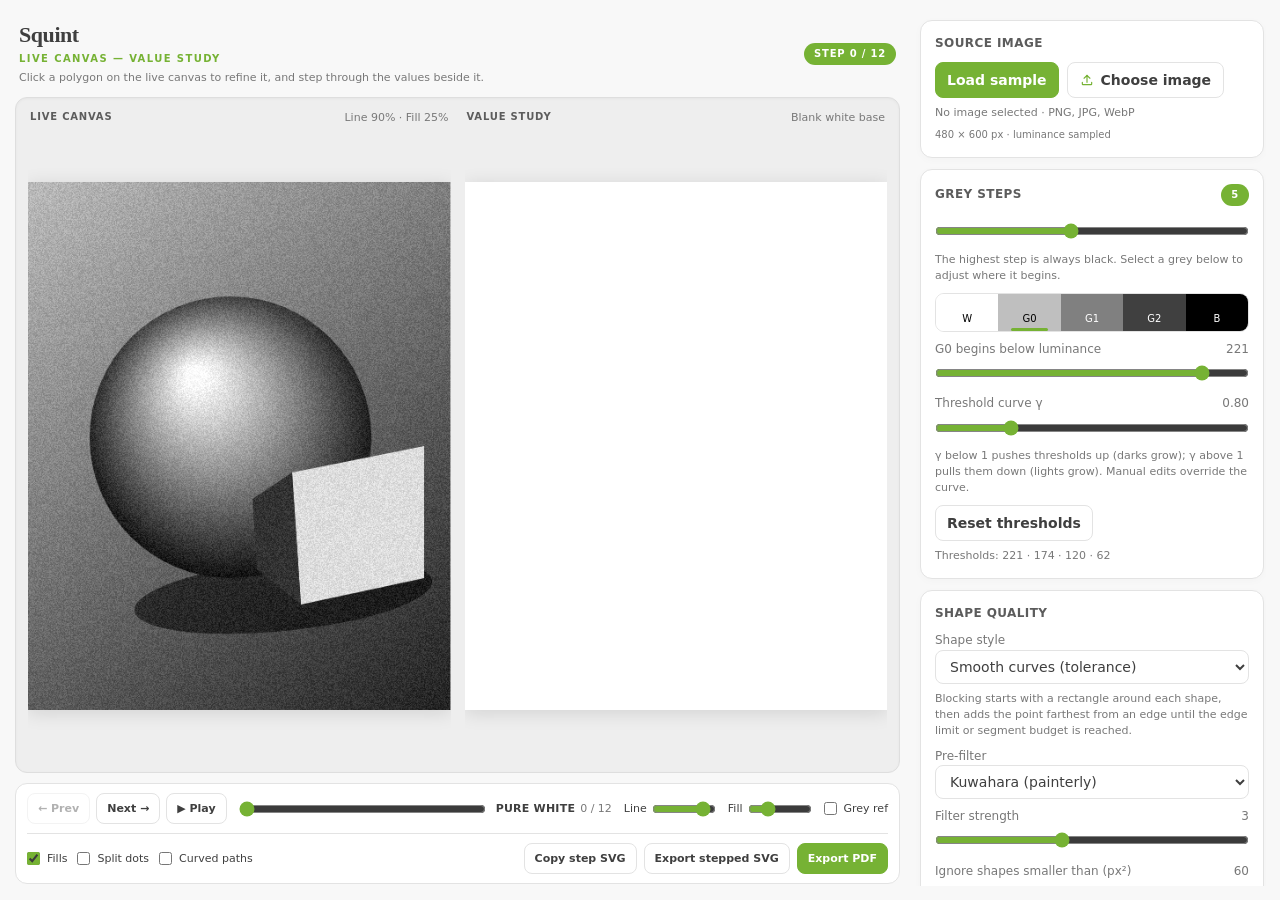
==== index.html @ aed0464d "Refine the selected shape instead of the current level Refine current shape re-refines only the poly" ====
<!DOCTYPE html>
<html lang="en">
<head>
<meta charset="utf-8">
<meta name="viewport" content="width=device-width, initial-scale=1, viewport-fit=cover">
<title>Squint — Value Study</title>
<meta name="description" content="Squint turns a photo into a progressive greyscale value study, then refines each blocking polygon to the fewest edges that keep the likeness.">
<link rel="icon" href="data:image/svg+xml,%3Csvg xmlns='http://www.w3.org/2000/svg' viewBox='0 0 32 32'%3E%3Crect width='32' height='32' rx='7' fill='%2376b234'/%3E%3Ccircle cx='16' cy='16' r='7' fill='%23fff'/%3E%3C/svg%3E">
<link rel="stylesheet" href="assets/css/main.css">
</head>
<body>
<div class="app">
 <main class="workspace">
  <header class="workspace-head">
   <div class="workspace-title">
    <h2>Squint</h2>
    <span class="eyebrow">Live canvas — Value study</span>
    <p>Click a polygon on the live canvas to refine it, and step through the values beside it.</p>
   </div>
   <div class="head-actions"><span class="pill" id="vPass">STEP 0 / 12</span></div>
  </header>

  <!-- Live canvas + value study, side by side -->
  <div class="study-stage">
   <div class="study-pane">
    <div class="pane-head"><span>Live canvas</span><span class="pane-sub" id="liveBadge">Line 90% · Fill 25%</span></div>
    <div class="pane-box" id="livePane"></div>
   </div>
   <div class="study-pane">
    <div class="pane-head"><span>Value study</span><span class="pane-sub" id="stepStageSub">Blank white base</span></div>
    <div class="pane-box" id="studyPane"></div>
   </div>
  </div>

  <!-- Polygon editor (blocking polygons only) -->
  <section class="selected-tools" id="selectedTools" style="display:none">
   <div class="selected-copy"><span class="eyebrow">POLYGON EDITOR</span><strong>Selected polygon</strong><div class="note" id="selTxt">Click a shape on the live canvas to edit its edges.</div><div class="note">Use ±10 or type a new limit up to 1,000. The available contour detail sets the practical maximum.</div></div>
   <div class="edge-tools"><span class="edge-label">Edge limit</span><button id="sMinus10" title="Reduce the edge limit by 10">−10</button><button id="sMinus" title="Reduce the edge limit by 1">−1</button><input id="shapeSides" type="number" min="4" max="1000" step="1" value="7" aria-label="Selected polygon edge limit"><button id="sPlus" title="Increase the edge limit by 1">+1</button><button id="sPlus10" title="Increase the edge limit by 10">+10</button></div>
   <div class="selected-actions"><button id="sReset">Reset selected polygon</button><button id="sClear">Clear all custom limits</button></div>
  </section>

  <!-- Shared step bar -->
  <section class="workbar">
   <div class="workbar-main">
    <div class="step-nav">
     <button id="studyPrev" title="Previous step (Left Arrow)" disabled>← Prev</button>
     <button id="studyNext" title="Next step (Right Arrow)">Next →</button>
     <button id="play" title="Play through the value steps">▶ Play</button>
    </div>
    <div class="step-scrubber">
     <input type="range" id="studySlider" min="0" max="12" value="0" aria-label="Progressive value step">
     <div class="step-info"><strong id="studyStepTitle">PURE WHITE</strong><span id="studyStepCount">0 / 12</span></div>
    </div>
    <div class="workbar-opts">
     <label class="opacity-ctrl" title="Reference contour opacity (0 hides it)"><span>Line</span><input type="range" id="lineOpacity" min="0" max="1" step="0.05" value="0.9"></label>
     <label class="opacity-ctrl" title="Value fill opacity on the live canvas"><span>Fill</span><input type="range" id="fillOpacity" min="0" max="1" step="0.05" value="0.25"></label>
     <label class="chk" title="Show the reference image in greyscale"><input type="checkbox" id="studyGray">Grey ref</label>
    </div>
   </div>
   <div class="workbar-sub">
    <div class="view-toggles">
     <label class="chk" title="Show value fills on the live canvas"><input type="checkbox" id="fills" checked>Fills</label>
     <label class="chk" title="Show polygon vertices for the current level"><input type="checkbox" id="dots">Split dots</label>
     <label class="chk" title="Render shapes as smooth curves instead of straight polygon edges"><input type="checkbox" id="curves">Curved paths</label>
    </div>
    <div class="export-group">
     <button id="copy" class="copy-btn" title="Copy the current value-study step as SVG">Copy step SVG</button>
     <button id="exportSteps" class="copy-btn" title="Download a self-contained SVG with its own step controls">Export stepped SVG</button>
     <button id="exportPdf" class="copy-btn pri" title="Download a landscape PDF, one page per step">Export PDF</button>
    </div>
   </div>
  </section>

  <textarea id="code" readonly aria-label="SVG source code"></textarea>
 </main>

 <aside class="sidebar">
  <div class="card"><h2>Source image</h2>
   <div class="row source-row">
    <button id="sample" class="pri">Load sample</button>
    <label class="file-btn" title="Choose an image from your computer">
     <svg viewBox="0 0 24 24" width="14" height="14" fill="none" stroke="currentColor" stroke-width="2" stroke-linecap="round" stroke-linejoin="round" aria-hidden="true"><path d="M12 16V4"/><path d="m7 9 5-5 5 5"/><path d="M4 16v3a1 1 0 0 0 1 1h14a1 1 0 0 0 1-1v-3"/></svg>
     <span>Choose image</span>
     <input type="file" id="file" accept="image/*">
    </label>
   </div>
   <div class="note" id="fileName">No image selected · PNG, JPG, WebP</div>
   <div class="note" id="dim"></div></div>

  <div class="card"><h2>Grey steps <span class="pill" id="vSteps"></span></h2>
   <input type="range" id="steps" min="2" max="9" value="5">
   <div class="note">The highest step is always black. Select a grey below to adjust where it begins.</div>
   <div class="chips" id="chips"></div>
   <label><span id="edLbl">Threshold</span><span id="edVal"></span></label>
   <input type="range" id="ed" min="1" max="254">
   <label><span>Threshold curve γ</span><span id="vG"></span></label>
   <input type="range" id="gamma" min="0.3" max="2.5" step="0.05" value="0.8">
   <div class="note">γ below 1 pushes thresholds up (darks grow); γ above 1 pulls them down (lights grow). Manual edits override the curve.</div>
   <div class="row"><button id="auto">Reset thresholds</button></div>
   <div class="note" id="thrTxt"></div></div>

  <div class="card"><h2>Shape quality</h2>
   <label><span>Shape style</span></label>
   <select id="mode"><option value="curve">Smooth curves (tolerance)</option><option value="poly">Blocking polygons (split worst edge)</option></select>
   <select id="ptype" style="margin-top:7px;display:none"><option value="in">Inscribed (vertices on the shape)</option><option value="out" selected>Containing (edges outside the shape)</option></select>
   <div class="poly-default" id="poly-default" style="display:none"><label><span>Default edge limit per shape</span><span id="vMs">250</span></label><input type="range" id="maxs" min="4" max="250" value="250">
    <div class="note">Every polygon starts at this limit. Refine all levels resets it to 4 edges so each shape grows only as far as it needs to.</div></div>
   <div class="note">Blocking starts with a rectangle around each shape, then adds the point farthest from an edge until the edge limit or segment budget is reached.</div>
   <label><span>Pre-filter</span></label>
   <select id="filt"><option value="kuwahara">Kuwahara (painterly)</option><option value="bilateral">Bilateral (edge-preserving)</option><option value="gauss">Gaussian</option><option value="none">None</option></select>
   <label><span>Filter strength</span><span id="vFr"></span></label><input type="range" id="fr" min="1" max="6" value="3">
   <label><span>Ignore shapes smaller than (px²)</span><span id="vMin"></span></label><input type="range" id="minA" min="0" max="600" value="60">
   <label><span>Contour smoothing</span><span id="vSm"></span></label><input type="range" id="smooth" min="0" max="8" step="0.5" value="2.5">
   <label><span>Total line-segment budget</span><span id="vSeg"></span></label><input type="range" id="seg" min="100" max="6000" step="50" value="1500">
   <div class="note" id="segUsed"></div></div>

  <div class="card"><h2>Auto-refine edges</h2>
   <label><span>Worst-point tolerance (px)</span><span id="vTol">3</span></label><input type="range" id="tol" min="0.5" max="10" step="0.5" value="3">
   <label><span>Edge steps, coarse to fine</span><input type="text" id="sched" value="5,3,1" aria-label="Edge step sizes" style="width:90px;text-align:center"></label>
   <div class="row"><button id="refPass" class="pri" disabled title="Refine only the polygon selected on the live canvas">Refine current shape</button><button id="refAll" title="Refine every shape on every level">Refine all levels</button></div>
   <div class="note" id="refTxt">Blocking polygons only. Refine all levels resets every shape to 4 edges, then adds edges (coarse steps first, then fine) until no contour point is farther than the tolerance from its polygon. Refine current shape does the same for the selected polygon alone, so you can refine all levels at a loose tolerance, then pick out individual shapes at a tighter one.</div>
  </div>
 </aside>

</div>
<script type="module" src="assets/js/app.js"></script>
</body>
</html>
---- assets/css/main.css ----
/* ------------------------------------------------------------------
   Squint — value study
   Palette: neutral greys with a single green accent, tuned one shade
   lighter than lichess' light theme.
   ------------------------------------------------------------------ */
:root{
  color-scheme:light;
  --bg:#f8f8f8;
  --panel:#ffffff;
  --panel-2:#f3f3f3;
  --ink:#3f3f3f;
  --mut:#787878;
  --line:#e3e3e3;
  --line-strong:#cfcfcf;
  --accent:#76b234;
  --accent-strong:#639a26;
  --accent-soft:#f1f7e8;
  --overlay:#3692e7;
  --stage:#eeeeee;
  --stage-line:#dedede;
  --shadow:0 12px 32px rgba(0,0,0,.06);
}
*,*::before,*::after{box-sizing:border-box}
html,body{margin:0;min-height:100%}
body{background:var(--bg);color:var(--ink);font:14px/1.45 Inter,ui-sans-serif,system-ui,-apple-system,"Segoe UI",Roboto,sans-serif;overflow:hidden}
button,select,input,textarea{font:inherit}
:where(button,input,select,textarea,label):focus-visible{outline:2px solid var(--accent);outline-offset:2px}

/* ---------- shell ---------- */
.app{display:grid;grid-template-columns:minmax(0,1fr) minmax(300px,350px);gap:16px;padding:14px;max-width:1720px;height:100dvh;margin:0 auto;overflow:hidden}
.sidebar{height:calc(100dvh - 28px);overflow-y:auto;overscroll-behavior:contain;padding:6px 2px 24px 4px;scrollbar-width:thin;scrollbar-color:#c9c9c9 transparent}
.sidebar::-webkit-scrollbar{width:8px}
.sidebar::-webkit-scrollbar-thumb{background:#c9c9c9;border:2px solid transparent;background-clip:padding-box;border-radius:12px}

.card{background:var(--panel);border:1px solid var(--line);border-radius:12px;padding:14px;margin-bottom:11px;box-shadow:0 2px 8px rgba(0,0,0,.025)}
.card h2{font-size:12px;letter-spacing:.035em;text-transform:uppercase;color:#5c5c5c;margin:0 0 10px;display:flex;justify-content:space-between;align-items:center;gap:8px}
.pill{background:var(--accent);color:#fff;border-radius:999px;padding:4px 10px;font-size:10px;font-weight:700;letter-spacing:.08em;white-space:nowrap}

/* ---------- controls ---------- */
label{display:flex;justify-content:space-between;gap:12px;font-size:12px;color:var(--mut);margin-top:9px}
input[type=range]{width:100%;accent-color:var(--accent);cursor:pointer;margin:7px 0 2px}
select,input[type=number],input[type=text]{color:var(--ink);background:var(--panel);border:1px solid var(--line);border-radius:8px;padding:7px 10px;min-height:34px}
select{width:100%;cursor:pointer}
button{color:var(--ink);background:var(--panel);border:1px solid var(--line);border-radius:8px;padding:7px 11px;min-height:34px;font-weight:600;cursor:pointer;transition:background .15s,border-color .15s,transform .15s,color .15s}
button:hover:not(:disabled){background:var(--panel-2);border-color:var(--line-strong)}
button:active:not(:disabled){transform:translateY(1px)}
button:disabled{opacity:.4;cursor:not-allowed}
button.pri{background:var(--accent);border-color:var(--accent);color:#fff}
button.pri:hover:not(:disabled){background:var(--accent-strong);border-color:var(--accent-strong);color:#fff}
.row{display:flex;gap:7px;flex-wrap:wrap;align-items:stretch;margin-top:9px}

/* file picker, styled like the standard buttons */
.source-row{gap:8px}
.file-btn{position:relative;display:inline-flex;align-items:center;justify-content:flex-start;margin:0;gap:7px;min-height:34px;padding:7px 12px;background:var(--panel);border:1px solid var(--line);border-radius:8px;font-size:14px;font-weight:600;color:var(--ink);cursor:pointer;white-space:nowrap;transition:background .15s,border-color .15s}
.file-btn:hover{background:var(--panel-2);border-color:var(--line-strong)}
.file-btn:focus-within{outline:2px solid var(--accent);outline-offset:2px}
.file-btn svg{color:var(--accent);flex:0 0 auto}
.file-btn input[type=file]{position:absolute;inset:0;width:100%;height:100%;opacity:0;cursor:pointer}

/* the source-image pair and the auto-refine pair share one exact height */
#sample,.source-row .file-btn,#refPass,#refAll{height:36px}
#fileName{word-break:break-all}
#dim{font-size:10px}

.chips{display:flex;border:1px solid var(--line);border-radius:9px;overflow:hidden;margin-top:9px}
.chip{flex:1;height:37px;font-size:10px;display:flex;align-items:flex-end;justify-content:center;padding-bottom:4px;cursor:pointer;position:relative;min-width:0}
.chip.sel::after{content:"";position:absolute;left:20%;right:20%;bottom:0;height:3px;background:var(--accent);border-radius:3px}
.chip.fix{cursor:default}
.chk{display:inline-flex;gap:7px;align-items:center;margin:0;font-size:11px;color:var(--ink);white-space:nowrap}
.chk input{accent-color:var(--accent);margin:0}
.note{font-size:11px;color:var(--mut);margin-top:7px;line-height:1.45}
.poly-default{margin-top:5px}

/* ---------- workspace ---------- */
.workspace{height:calc(100dvh - 28px);min-width:0;min-height:0;display:flex;flex-direction:column;gap:10px;padding:2px 0 2px 1px}
.workspace-head{display:flex;align-items:center;justify-content:space-between;gap:12px;padding:6px 4px 1px;flex:0 0 auto;flex-wrap:wrap}
.workspace-title .eyebrow{display:block;font-size:10px;font-weight:700;letter-spacing:.14em;text-transform:uppercase;color:var(--accent);margin:5px 0 0}
.workspace-title h2{font:600 22px/1.15 Georgia,"Times New Roman",serif;letter-spacing:-.02em;margin:0}
.workspace-title p{font-size:11px;color:var(--mut);margin:3px 0 0}
.head-actions{display:flex;align-items:center;gap:8px;flex-wrap:wrap}

/* ---------- live canvas / study stage ---------- */
.study-stage{background:var(--stage);border:1px solid var(--stage-line);border-radius:12px;padding:12px;display:grid;grid-template-columns:1fr 1fr;gap:14px;min-height:0;flex:1 1 auto;overflow:hidden;box-shadow:inset 0 1px 3px rgba(0,0,0,.04)}
.study-pane{display:flex;flex-direction:column;min-width:0;min-height:0;gap:6px}
.pane-head{display:flex;justify-content:space-between;align-items:center;gap:8px;font-size:10px;font-weight:700;letter-spacing:.08em;text-transform:uppercase;color:#5c5c5c;padding:0 2px;flex:0 0 auto}
.pane-sub{font-weight:500;letter-spacing:0;text-transform:none;color:var(--mut);font-size:11px;text-align:right}
.pane-box{flex:1 1 auto;min-height:0;display:flex;justify-content:center;align-items:center;overflow:hidden}
.pane-box svg{width:auto;height:auto;max-width:100%;max-height:100%;display:block;box-shadow:0 3px 18px rgba(0,0,0,.12);background:#fff}

/* Clickable polygon hit areas: invisible until hovered or selected. */
#livePane .hit{fill:none;stroke:none;pointer-events:all;cursor:pointer}
#livePane .hit:hover{stroke:rgba(54,146,231,.55);stroke-width:1.5;stroke-linejoin:round}
#livePane .hit.sel{stroke:var(--overlay);stroke-width:2.5;stroke-dasharray:6 4;stroke-linejoin:round}
#livePane .hit.sel:hover{stroke:var(--overlay);stroke-width:2.5}

/* ---------- polygon editor ---------- */
.selected-tools{display:grid;grid-template-columns:minmax(170px,1fr) auto;align-items:center;gap:10px 16px;background:var(--panel);border:1px solid var(--line);border-radius:12px;padding:10px 12px;box-shadow:0 2px 8px rgba(0,0,0,.025);flex:0 0 auto}
.selected-copy .eyebrow{font-size:9px;font-weight:700;letter-spacing:.13em;color:var(--accent)}
.selected-copy strong{display:block;font-size:12px;margin-top:1px}
.selected-copy .note{margin-top:2px}
.edge-tools{display:flex;align-items:center;gap:5px;flex-wrap:wrap;justify-content:flex-end}
.edge-label{font-size:10px;color:var(--mut);font-weight:600;margin-right:3px}
.edge-tools button{min-width:38px;padding:5px 8px;min-height:32px;font-size:11px;font-weight:650}
#shapeSides{width:76px;min-height:32px;padding:5px 7px;text-align:center;font-size:12px;font-weight:700;border-color:var(--line-strong)}
.selected-actions{grid-column:1/-1;display:flex;gap:6px;justify-content:flex-end}
.selected-actions button{min-height:28px;padding:4px 9px;font-size:10px;color:var(--mut);font-weight:500}

/* ---------- step bar ---------- */
.workbar{display:flex;flex-direction:column;gap:9px;background:var(--panel);border:1px solid var(--line);border-radius:12px;padding:9px 11px;flex:0 0 auto}
.workbar-main{display:flex;align-items:center;gap:12px;flex-wrap:wrap}
.step-nav{display:flex;gap:6px}
.step-nav button{font-size:11px;font-weight:600;padding:5px 10px;min-height:31px}
.step-scrubber{display:flex;align-items:center;gap:10px;flex:1;min-width:200px}
.step-scrubber input[type=range]{flex:1;margin:0;min-width:90px}
.step-info{font-size:11px;white-space:nowrap}
.step-info strong{color:var(--ink);font-weight:700;letter-spacing:.02em}
.step-info span{color:var(--mut);margin-left:5px}
.workbar-opts{display:flex;align-items:center;gap:12px;flex-wrap:wrap}
.opacity-ctrl{display:inline-flex;align-items:center;gap:5px;font-size:11px;color:var(--ink);margin:0}
.opacity-ctrl input[type=range]{width:64px;margin:0}
.workbar-sub{display:flex;align-items:center;justify-content:space-between;gap:10px;flex-wrap:wrap;border-top:1px solid var(--line);padding-top:9px}
.view-toggles{display:flex;gap:10px;align-items:center;flex-wrap:wrap}
.export-group{display:flex;gap:7px;flex-wrap:wrap}
.export-group button{font-size:11px;padding:6px 10px;min-height:31px}

textarea{width:100%;height:74px;margin-top:0;font:10px/1.4 ui-monospace,SFMono-Regular,Consolas,monospace;display:none;resize:vertical;background:var(--panel);border:1px solid var(--line);border-radius:9px;padding:8px;flex:0 0 auto}

/* ---------- responsive ---------- */
@media(max-width:900px){
 body{overflow:auto}
 .app{display:flex;flex-direction:column;gap:12px;height:auto;min-height:100dvh;overflow:visible;padding:0 12px 16px}
 .workspace{order:-1;position:static;width:100%;height:auto;min-height:0;padding:10px 0 9px;background:var(--bg);box-shadow:none;gap:8px}
 .study-stage{flex:0 0 auto;height:auto;min-height:0;padding:8px;border-radius:10px;gap:8px}
 .pane-head>span:first-child{white-space:nowrap}
 .pane-sub{max-width:62%;white-space:nowrap;overflow:hidden;text-overflow:ellipsis}
 .pane-box svg{width:100%;height:auto;max-height:46svh}
 .workspace-head{padding:0 3px}
 .workspace-title h2{font-size:19px}
 .workspace-title p{display:none}
 .sidebar{height:auto;overflow:visible;padding:0}
 .selected-tools{gap:8px;padding:8px 9px}
 .workbar{gap:8px;padding:8px}
 .workbar-main{gap:8px}
 .workbar-opts{gap:10px}
 .step-scrubber{flex-basis:100%;order:3}
 .workbar-sub{align-items:flex-start}
 .view-toggles{gap:9px}
}
@media(max-width:520px){
 .workspace{height:auto;min-height:0}
 .pane-sub{display:none}
 .pane-head{font-size:9px}
 .selected-tools{grid-template-columns:1fr;gap:6px}
 .edge-tools{justify-content:flex-start}
 .selected-actions{grid-column:auto;justify-content:flex-start}
 .workspace-title .eyebrow{font-size:8px}
 .pill{font-size:9px;padding:4px 8px}
 .view-toggles{gap:8px}
 .export-group{width:100%}
}

/* ---------- dark ---------- */
@media(prefers-color-scheme:dark){
 :root{color-scheme:dark;--bg:#191917;--panel:#232320;--panel-2:#2c2c28;--ink:#ece9e2;--mut:#a6a29a;--line:#3c3c37;--line-strong:#57574f;--accent:#9ccf63;--accent-strong:#b4dd84;--accent-soft:#2c3524;--stage:#292926;--stage-line:#3a3a35;--shadow:0 12px 32px rgba(0,0,0,.24)}
 .card h2,.pane-head{color:#d3cec3}
 .pill{background:var(--accent);color:#232320}
 button.pri{color:#1b1b18}
 button.pri:hover:not(:disabled){color:#1b1b18}
 .study-stage{box-shadow:inset 0 1px 3px rgba(0,0,0,.25)}
 #shapeSides{border-color:var(--line-strong)}
 .selected-actions button{color:#b9b3a6}
 .pane-box svg{box-shadow:0 3px 18px rgba(0,0,0,.45)}
}
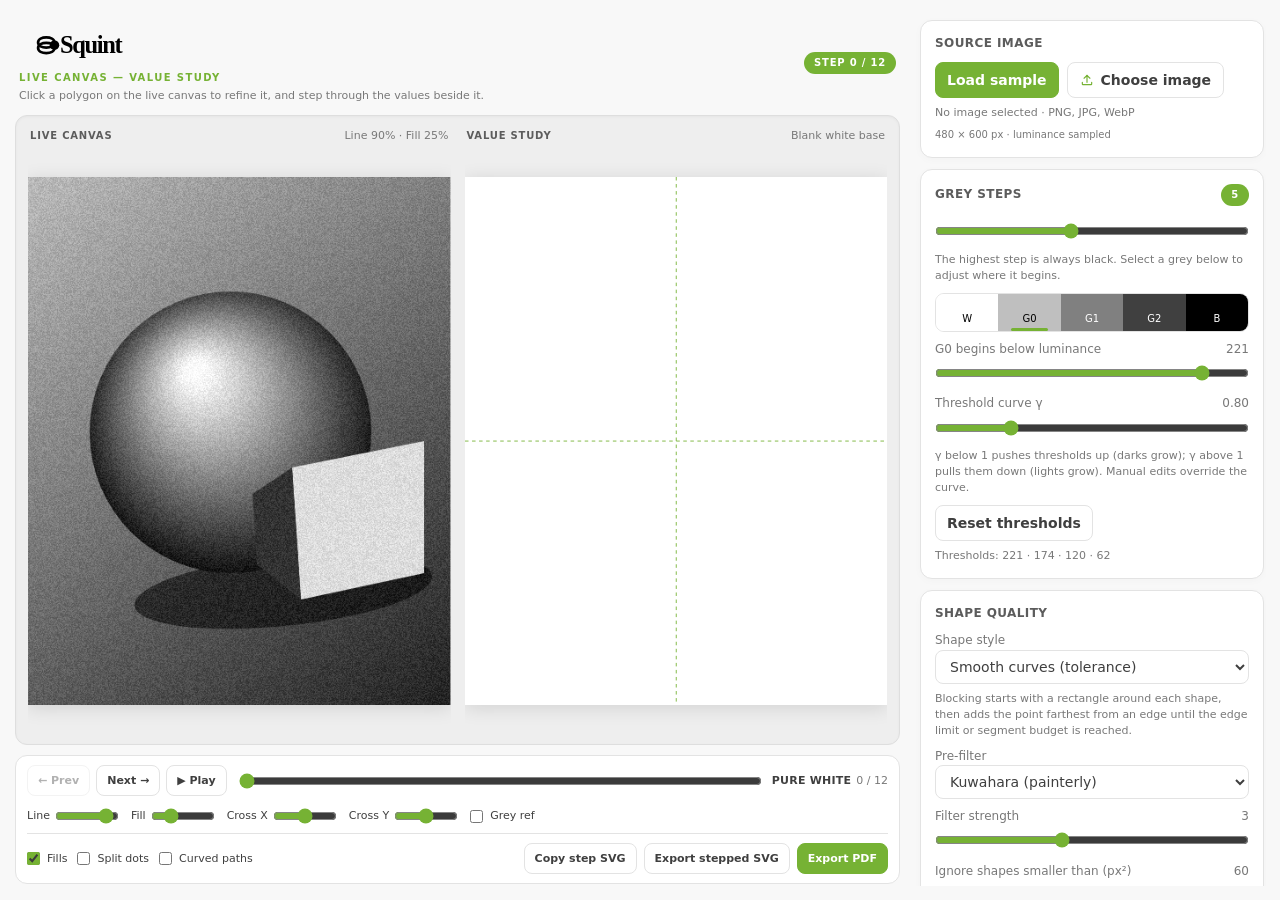
==== commit ce0220d6: "feat: SVG logo, SVG favicon, and guide cross slider - Replace 'Squint' h2 title with inline SVG logo" ====
--- a/index.html
+++ b/index.html
@@ -5,7 +5,7 @@
 <meta name="viewport" content="width=device-width, initial-scale=1, viewport-fit=cover">
 <title>Squint — Value Study</title>
 <meta name="description" content="Squint turns a photo into a progressive greyscale value study, then refines each blocking polygon to the fewest edges that keep the likeness.">
-<link rel="icon" href="data:image/svg+xml,%3Csvg xmlns='http://www.w3.org/2000/svg' viewBox='0 0 32 32'%3E%3Crect width='32' height='32' rx='7' fill='%2376b234'/%3E%3Ccircle cx='16' cy='16' r='7' fill='%23fff'/%3E%3C/svg%3E">
+<link rel="icon" href="data:image/svg+xml,%3Csvg xmlns='http://www.w3.org/2000/svg' viewBox='0 0 32 32'%3E%3Cpath d='M4 18c0 4 10 4 10 0s-10-4-10 0' fill='none' stroke='%23000' stroke-width='2.5' stroke-linecap='round'/%3E%3Cpath d='M4 14c0 4 10 4 10 0s-10-4-10 0' fill='none' stroke='%23000' stroke-width='2.5' stroke-linecap='round'/%3E%3Ccircle cx='16' cy='16' r='4' fill='%23000'/%3E%3C/svg%3E">
 <link rel="stylesheet" href="assets/css/main.css">
 </head>
 <body>
@@ -13,7 +13,7 @@
  <main class="workspace">
   <header class="workspace-head">
    <div class="workspace-title">
-    <h2>Squint</h2>
+    <svg class="logo" viewBox="0 0 220 64" aria-label="Squint" role="img"><defs><style>.s{fill:none;stroke:#000;stroke-width:4;stroke-linecap:round;stroke-linejoin:round}</style></defs><path class="s" d="M28 38c0 10 24 10 24 0s-24-10-24 0"/><path class="s" d="M28 30c0 10 24 10 24 0s-24-10-24 0"/><circle cx="52" cy="34" r="7" fill="#000"/><text x="60" y="46" font-family="Georgia,'Times New Roman',serif" font-size="36" font-weight="700" fill="#000" letter-spacing="-2">Squint</text></svg>
     <span class="eyebrow">Live canvas — Value study</span>
     <p>Click a polygon on the live canvas to refine it, and step through the values beside it.</p>
    </div>
@@ -54,6 +54,8 @@
     <div class="workbar-opts">
      <label class="opacity-ctrl" title="Reference contour opacity (0 hides it)"><span>Line</span><input type="range" id="lineOpacity" min="0" max="1" step="0.05" value="0.9"></label>
      <label class="opacity-ctrl" title="Value fill opacity on the live canvas"><span>Fill</span><input type="range" id="fillOpacity" min="0" max="1" step="0.05" value="0.25"></label>
+     <label class="opacity-ctrl" title="Guide cross position X on the value study"><span>Cross X</span><input type="range" id="crossX" min="0" max="1" step="0.01" value="0.5"></label>
+     <label class="opacity-ctrl" title="Guide cross position Y on the value study"><span>Cross Y</span><input type="range" id="crossY" min="0" max="1" step="0.01" value="0.5"></label>
      <label class="chk" title="Show the reference image in greyscale"><input type="checkbox" id="studyGray">Grey ref</label>
     </div>
    </div>
--- a/assets/css/main.css
+++ b/assets/css/main.css
@@ -75,6 +75,7 @@
 .workspace{height:calc(100dvh - 28px);min-width:0;min-height:0;display:flex;flex-direction:column;gap:10px;padding:2px 0 2px 1px}
 .workspace-head{display:flex;align-items:center;justify-content:space-between;gap:12px;padding:6px 4px 1px;flex:0 0 auto;flex-wrap:wrap}
 .workspace-title .eyebrow{display:block;font-size:10px;font-weight:700;letter-spacing:.14em;text-transform:uppercase;color:var(--accent);margin:5px 0 0}
+.workspace-title .logo{width:150px;height:auto;display:block;max-width:100%}
 .workspace-title h2{font:600 22px/1.15 Georgia,"Times New Roman",serif;letter-spacing:-.02em;margin:0}
 .workspace-title p{font-size:11px;color:var(--mut);margin:3px 0 0}
 .head-actions{display:flex;align-items:center;gap:8px;flex-wrap:wrap}
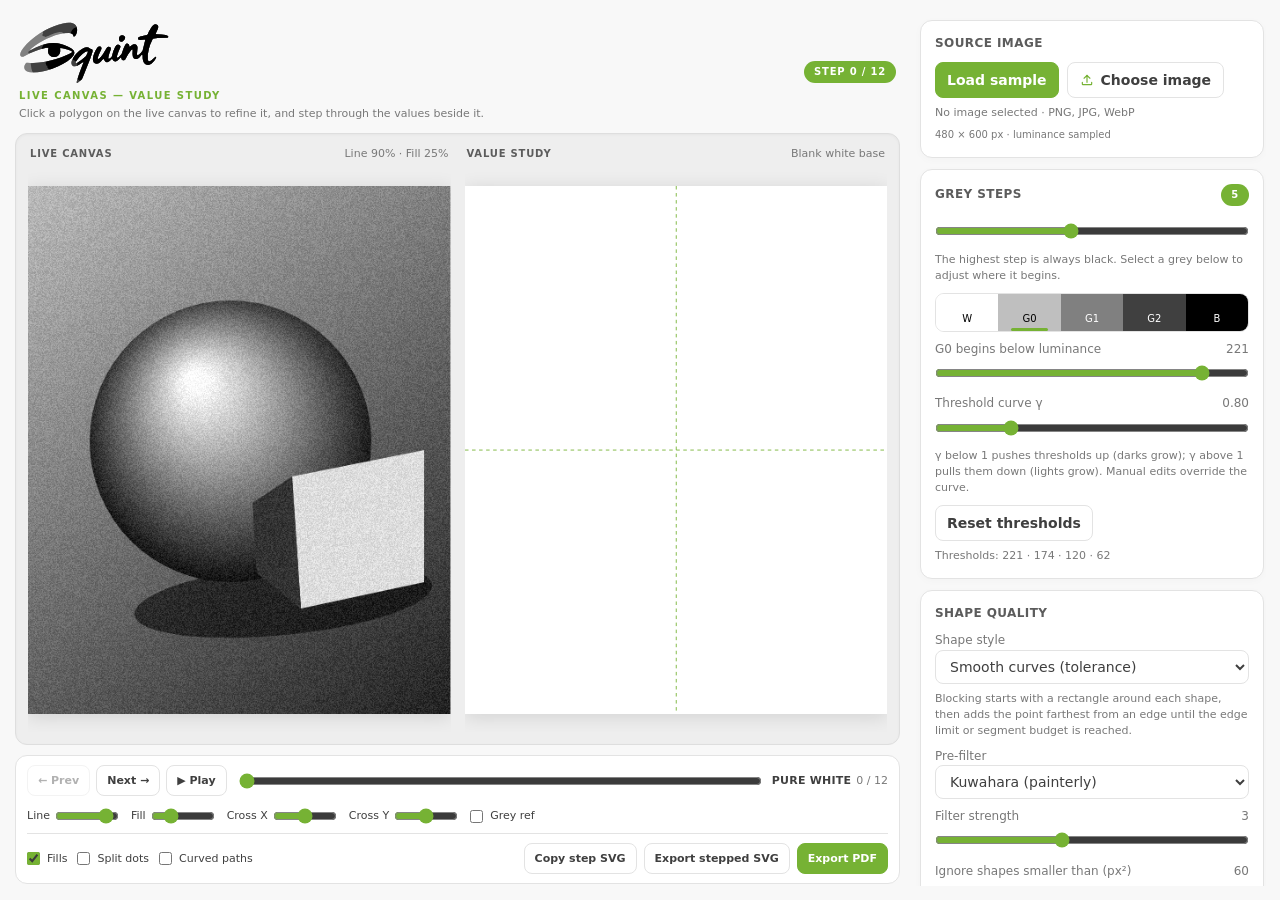
==== commit 13bd3295: "Update index.html Used SVG for Title and Favicon" ====
--- a/index.html
+++ b/index.html
@@ -5,7 +5,7 @@
 <meta name="viewport" content="width=device-width, initial-scale=1, viewport-fit=cover">
 <title>Squint — Value Study</title>
 <meta name="description" content="Squint turns a photo into a progressive greyscale value study, then refines each blocking polygon to the fewest edges that keep the likeness.">
-<link rel="icon" href="data:image/svg+xml,%3Csvg xmlns='http://www.w3.org/2000/svg' viewBox='0 0 32 32'%3E%3Cpath d='M4 18c0 4 10 4 10 0s-10-4-10 0' fill='none' stroke='%23000' stroke-width='2.5' stroke-linecap='round'/%3E%3Cpath d='M4 14c0 4 10 4 10 0s-10-4-10 0' fill='none' stroke='%23000' stroke-width='2.5' stroke-linecap='round'/%3E%3Ccircle cx='16' cy='16' r='4' fill='%23000'/%3E%3C/svg%3E">
+<link rel="icon" type="image/svg+xml" href="data:image/svg+xml,%3Csvg xmlns='http://www.w3.org/2000/svg' viewBox='64 27 229 229'%3E%3Crect x='64' y='27' width='229' height='229' rx='41' fill='%23fff'/%3E%3Cpath d='M199 61.5L180.2 69.4L165 76.9L146 88.1L128.7 100.1L111.5 113.7L96.5 127.6L84 142.5L76.9 153L73.6 160.1L72.2 166.9L73.3 171.5L75.7 174.3L79.2 175.6L83.8 175.2L110.4 161.8L130.3 153.1L156 145L173.7 141.9L176.4 142.2L177.2 143.4L176.1 157.1L177 161.7L179.1 166L182.1 169.8L185.9 172.9L190.2 175.1L195.1 176.3L200.6 176.5L206.9 175.1L212.1 172.3L216 168.4L219.1 163.8L220.9 158.8L221.6 153.4L220.9 144.7L221.9 142.8L229.5 143.5L246.3 147.7L259.6 152.4L264.5 155.4L265.1 157.7L263.2 160.2L248.3 168.3L222.6 178.6L209.5 183L188.5 188.7L160.7 194.7L139.8 197.5L118.4 199L110.7 198.9L99.2 197.3L95.7 198L91.2 202.3L87.9 209.8L87.5 215.8L88.5 220.4L90.1 223.6L94.8 228.3L101.3 231.3L108.9 233.1L121.4 234.2L141.9 232.5L164 228.1L189.6 220.5L218.1 208.9L236.6 199L250.3 189.8L259.6 182.3L260.1 174.9L270 171.1L271.4 169.3L273.4 164L273.8 159.2L272.3 153.7L269.5 149.9L261.9 144.2L248 136.4L233 130.4L216.7 126.1L203.7 124.1L192.8 123.9L180.8 125.3L169.6 127.3L155.9 131L142.2 136.1L125.8 143.5L113.9 149.9L107.6 151.9L114.1 144.3L129.6 132.6L142.2 124.2L158.6 114.7L189.2 100.6L202.6 95.7L216.7 91.7L229.8 88.8L241.2 87.2L256.7 87.3L263.2 88.8L266.6 90.4L268.4 92.6L271 99.8L273.8 100L277.5 96.9L281 91L283.6 83.2L284.2 75.9L283.7 69.1L282.1 64.1L279.2 58.9L275.2 54.6L271.2 52.1L265.9 50.2L260.7 49.1L245.5 49.2L230.4 51.8L213.4 56.5Z' fill='rgb(191,191,191)' fill-rule='evenodd'/%3E%3Cpath d='M158.6 114.7L189.2 100.6L202.6 95.7L229.8 88.8L241.2 87.2L256.7 87.3L263.2 88.8L266.6 90.4L268.4 92.6L271 99.8L273.8 100L277.5 96.9L281 91L283.6 83.2L284.2 75.9L283.7 69.1L282.1 64.1L279.2 58.9L275.2 54.6L271.2 52.1L260.7 49.1L245.5 49.2L230.4 51.8L213.4 56.5L199 61.5L180.2 69.4L165 76.9L146 88.1L128.7 100.1L111.5 113.7L96.5 127.6L84 142.5L76.9 153L73.6 160.1L72.2 166.9L73.3 171.5L75.7 174.3L79.2 175.6L83.8 175.2L110.4 161.8L130.3 153.1L156 145L173.7 141.9L176.4 142.2L177.2 143.4L176.1 157.1L177 161.7L179.1 166L182.1 169.8L185.9 172.9L190.2 175.1L194.9 176.2L199.9 176.5L206.2 175.3L211.6 172.7L215.7 168.9L218.9 164L220.7 159.2L221.6 153.6L221 144.7L221.5 143.2L222.4 142.7L230.4 143.6L247.1 147.9L260.3 152.7L264.5 155.4L265.1 157.7L263.2 160.2L248.3 168.3L222.6 178.6L209.5 183L188.5 188.7L160.7 194.7L139.8 197.5L118.4 199L110.7 198.9L99.2 197.3L95.7 198L91.2 202.3L87.9 209.8L87.5 215.8L88.5 220.4L90.1 223.6L94.8 228.3L101.3 231.3L108.9 233.1L121.4 234.2L141.9 232.5L164 228.1L189.6 220.5L218.1 208.9L236.6 199L250.3 189.8L259.6 182.3L260.1 174.9L270 171.1L271.4 169.3L273.4 164L273.8 159.2L272.3 153.7L269.5 149.9L261.9 144.2L248 136.4L233 130.4L216.7 126.1L203.7 124.1L192.8 123.9L180.8 125.3L169.6 127.3L155.9 131L142.2 136.1L125.8 143.5L113.8 150L106.6 152.8L114.8 143.8L129.6 132.6L142.2 124.2Z' fill='rgb(128,128,128)' fill-rule='evenodd'/%3E%3Cpath d='M165.7 76.6L156.8 81.9L156 84.1L157.9 89.8L155.7 91.1L155 94.9L155.5 97.2L156.9 98.5L163.6 100L167.6 102.1L172.3 99.3L177 98L182.1 95L199.9 87.8L218.4 83.3L229.5 84.3L229 85.5L229.7 86.3L234.1 87.8L253.8 87.2L262.5 88.5L267.6 91.4L269 93.4L270.6 98.9L271.5 99.8L273.6 99.9L277.2 97.4L280.9 91.3L283.6 83.2L284.2 75.9L283.7 69.2L282.4 64.7L279.6 59.4L275.9 55.3L272.3 52.6L267.5 50.6L261.6 49.2L253.4 48.8L237.5 50.5L218.2 55L198.4 61.8L178.8 70.1ZM130.3 141.3L108.4 152.4L103.7 156L102.3 159.3L103.5 162.3L108.2 162.6L131.9 152.6L146.7 147.7L165.9 142.9L175.8 142L176.8 142.5L177.2 143.8L175.9 152.3L176.2 158.3L177.4 162.7L179.5 166.8L183.6 171.2L188.1 174.2L193 175.9L198.8 176.6L204.8 175.7L209.7 173.8L213.7 170.9L219.6 162.7L221.6 153.3L221 144.7L221.5 143.2L222.4 142.7L230.4 143.6L248.6 148.4L261.6 153.4L264 154.9L265 156.5L264.9 158.2L263.2 160.2L250.3 167.3L225.6 177.6L208.5 183.2L187.8 188.9L159.9 194.9L143.6 197L112 199.3L111.3 200.8L114.4 220.5L117.5 230.3L119 232L121.5 232.9L138.4 232.8L153.9 230.2L166.9 227.2L185.6 221.7L208.6 212.9L230.3 202.7L247.9 191.7L259.6 182.3L260.1 174.9L269.9 171.1L271.4 169.2L273.3 164.3L273.8 159.6L272.4 153.8L269.5 149.9L261.8 144.1L248.5 136.8L235.1 131.2L219.8 126.8L206.5 124.3L188.7 124.2L171.2 126.8L151.2 132.5Z' fill='rgb(64,64,64)' fill-rule='evenodd'/%3E%3Cpath d='M269 93.4L270.7 99.3L272.7 100.3L276.7 98L280.6 91.9L283.6 83.3L284.2 74.7L283.4 68.1L281.9 65.7L280.3 65.2L272.1 69.6L265.6 76.1L260.4 86.4L267.6 91.4ZM157.5 131.8L157.6 133.1L152.1 144L152.7 145.1L154.6 145.2L168 142.2L175.1 141.5L177.4 142.1L177.8 143.4L176.2 149.8L176 154.9L176.7 160.2L178.4 164.8L181.1 168.7L185.4 172.6L190.1 175.1L194.7 176.1L201 176.3L206.3 175.3L211.6 172.7L215.5 169L218.7 164.4L220.4 160.3L221.1 155.2L220.8 144.8L222.4 142.8L230.4 143.6L247.9 148.1L261.6 153.4L264.6 155.1L265.6 156.5L265.5 158L264.3 159.4L257 164L248.3 168.3L226.3 177.3L204.8 184.5L171 193.4L167.2 197.2L166.7 199L170.8 209.7L172.5 207.4L173.7 212.5L172.4 214.2L174.5 215.7L177.8 221.1L181.9 222L189.1 220.6L214.1 210.5L233.9 200.5L247.8 191.7L259.6 182.5L260.1 174.9L269.9 171.1L272.7 166.5L273.9 160.1L272.4 153.8L269.5 149.9L261.8 144.1L248.5 136.8L235.2 131.2L210.6 125.1L196.2 123.9L180.8 125.3L164.6 128.7L159.4 130.4Z' fill='rgb(0,0,0)' fill-rule='evenodd'/%3E%3C/svg%3E">
 <link rel="stylesheet" href="assets/css/main.css">
 </head>
 <body>
@@ -13,7 +13,7 @@
  <main class="workspace">
   <header class="workspace-head">
    <div class="workspace-title">
-    <svg class="logo" viewBox="0 0 220 64" aria-label="Squint" role="img"><defs><style>.s{fill:none;stroke:#000;stroke-width:4;stroke-linecap:round;stroke-linejoin:round}</style></defs><path class="s" d="M28 38c0 10 24 10 24 0s-24-10-24 0"/><path class="s" d="M28 30c0 10 24 10 24 0s-24-10-24 0"/><circle cx="52" cy="34" r="7" fill="#000"/><text x="60" y="46" font-family="Georgia,'Times New Roman',serif" font-size="36" font-weight="700" fill="#000" letter-spacing="-2">Squint</text></svg>
+    <svg class="logo" viewBox="68 46 558 230" aria-label="Squint" role="img"><path d="M252.8 48.9L260.7 49.1L265.9 50.2L271.2 52.1L275.2 54.6L279.2 58.9L282.1 64.1L283.7 69.1L284.2 75.9L283.6 83.2L281 91L277.5 96.9L273.8 100L271 99.8L268.4 92.6L266.6 90.4L263.2 88.8L256.7 87.3L241.2 87.2L229.8 88.8L216.7 91.7L202.6 95.7L189.2 100.6L170.8 108.6L158.6 114.7L142.2 124.2L129.6 132.6L114.1 144.3L107.7 151.7L107.6 151.9L108.7 152L113.9 149.9L125.8 143.5L142.2 136.1L155.9 131L169.6 127.3L180.8 125.3L192.8 123.9L203.7 124.1L216.7 126.1L233 130.4L248 136.4L261.9 144.2L269.5 149.9L272.3 153.7L273.8 159.2L273.4 164L271.4 169.3L263 179.6L250.3 189.8L236.6 199L218.1 208.9L189.6 220.5L164 228.1L141.9 232.5L121.4 234.2L108.9 233.1L101.3 231.3L94.8 228.3L90.1 223.6L88.5 220.4L87.5 215.8L87.9 209.8L91.2 202.3L95.7 198L99.2 197.3L110.7 198.9L118.4 199L139.8 197.5L160.7 194.7L188.5 188.7L209.5 183L222.6 178.6L248.3 168.3L263.2 160.2L265.1 157.7L264.5 155.4L259.6 152.4L246.3 147.7L229.5 143.5L221.9 142.8L220.9 144.7L221.6 153.4L220.9 158.8L219.1 163.8L216 168.4L212.1 172.3L206.9 175.1L200.6 176.5L195.1 176.3L190.2 175.1L185.9 172.9L182.1 169.8L179.1 166L177 161.7L176.1 157.1L176.1 151.8L177.2 143.4L176.4 142.2L173.7 141.9L156 145L130.3 153.1L110.4 161.8L83.8 175.2L79.2 175.6L75.7 174.3L73.3 171.5L72.2 166.9L73.6 160.1L76.9 153L84 142.5L96.5 127.6L111.5 113.7L128.7 100.1L146 88.1L165 76.9L180.2 69.4L199 61.5L213.4 56.5L230.4 51.8L245.5 49.2ZM575.3 54.5L578.9 55.1L582.9 57L584.9 59.3L585.9 62.7L585.8 66.8L584.7 71L577.4 87.2L577.1 89.2L577.7 90.8L580.8 91.7L597.5 92.1L613.9 94.5L620.3 97L622.6 99.2L623.3 101.3L622.3 103.5L618.8 104.9L583.9 105.4L570 107L566.9 107.9L565.3 109.3L555.7 130.7L551.3 145.3L547.2 167.2L547.3 186.7L548.3 189.7L549.6 191.4L551.4 192.2L554.2 192.1L560.2 188.9L575.1 175.7L577.6 175.1L578.5 177.4L576.7 181.9L571.6 189.8L563.2 198.6L559.1 201.9L553.9 204.6L548.5 205.9L543.7 205.4L539.4 203.7L535.9 201L533.1 197.2L530.4 191.7L529 186.8L528.2 181.6L527.7 170.4L526.5 168.1L525 168.1L523.6 168.8L514.6 178.9L508.7 182.8L504.8 183.8L501.4 183.7L498.1 182.7L495.1 180.7L492.7 177.3L491.4 173.2L490.3 163.8L490.8 151L490.4 149.2L489.5 148.4L486.3 149.7L481.4 155.4L473.4 167.1L463.2 185.3L461.2 187.4L458.6 188.5L455.4 188.5L452 187.1L450.3 185.3L448 180.5L445.6 179.7L444.2 180.4L435.5 188.9L429.5 192.3L425.3 192.7L421.6 191.5L419 189.5L415.1 184.3L413.3 183.8L411 184.9L406.1 190.4L401.6 193.8L398.3 195.3L395.1 195.7L391.8 195L388.9 193.3L386.8 190.5L384.1 184.3L382.4 183.4L380.1 184.6L372.7 193L366.1 198.4L361.5 200.6L355.8 201.1L350.3 199.8L346.3 196.6L343.6 190.6L342.8 183.4L344 174.2L349.2 159.1L356.6 145.4L360.5 140L363.1 137.9L367.2 137L371.7 137.9L374.1 140.2L374.9 143.8L374.2 147.1L365.7 164.8L362.2 175.2L361.4 180.7L362 182.5L363.2 183.2L366.7 181.6L374.6 173.6L382.4 162.6L392.9 145L396.5 140.5L399 139L402.1 138.4L405.8 139.1L408.3 140.8L409.6 143.4L409.4 147.2L403.2 165.5L400.4 177.3L400.7 182L402.7 183.2L408.1 180.1L412.9 175L419.1 153.7L425.8 139L430.7 131.8L435 130.1L440.1 130.8L443.9 133.3L445.6 137L444.8 141L438 156.7L433.2 170.2L432.3 176.6L432.8 178.2L434.4 178.7L437.1 177.8L439.2 176.2L449.9 165L456.9 145L461.6 134.1L465 128.4L467 127L469.4 126.3L473.2 126.8L476.2 128.6L477.5 130.9L478.9 136.5L480.3 137.3L481.9 136.8L490.2 130.7L495 128.5L500.1 128.6L505.1 131.5L507.7 135.5L509 141.9L507.1 162.8L507.3 167.6L508 169.3L508.9 169.7L512.6 168.6L520.2 162.2L527.8 152.6L537.4 114.6L536.6 112.3L534 111.3L518.3 112.9L514.4 112.3L512 110.9L510.8 109.3L510.5 107.1L511.2 104.8L513.3 102.7L519.4 100.1L544.1 94L545.4 93.4L547 91.2L551.4 81.3L556.3 72.6L562.8 62.8L568.4 57.1L572.1 55.2ZM451.6 95.1L456.1 96L460.4 98.6L462.4 101.5L462.9 105.3L461.8 109.2L458 114.3L452.9 118.4L449.2 119.7L445.2 118.7L442 116.3L440.5 113.3L439.9 108.8L440.7 103.7L443.2 99.2L447.2 95.9ZM319.8 140L326.1 141.2L332.9 145.1L338.9 147.2L341.1 149.2L342 153L341.2 157.9L333.3 181.6L303.3 256L299.9 261.3L286.5 272L284 273L282.7 272.1L282.5 269.6L286.4 255L294.3 231.9L306.3 200.9L307.2 196L306.1 195.3L304.6 195.8L292.2 204.3L284.6 208.3L279.9 210.2L275.5 211L270.6 210.3L266.3 207.7L263.7 203.4L262.9 197.8L264.1 191.1L268.4 181.8L273.3 173.2L281.7 163.6L291.9 153.7L302.5 146.1L310.8 141.9ZM321.8 154.6L318.3 155.5L313.8 157.8L306.1 163.1L300.8 167.8L291.3 177.3L287.7 181.7L280.5 192.4L278.7 197.2L279.2 198.8L280.8 199.3L285.4 197.4L297.6 189.6L316 174L320 168L323.2 160.2L323.9 156.8L323.5 155.3Z" fill="rgb(191,191,191)" fill-rule="evenodd"/><path d="M252.8 48.9L260.7 49.1L265.9 50.2L271.2 52.1L275.2 54.6L279.2 58.9L282.1 64.1L283.7 69.1L284.2 75.9L283.6 83.2L281 91L277.5 96.9L273.8 100L271 99.8L268.4 92.6L266.6 90.4L263.2 88.8L256.7 87.3L241.2 87.2L229.8 88.8L216.7 91.7L202.6 95.7L189.2 100.6L170.8 108.6L158.6 114.7L142.2 124.2L129.6 132.6L114.8 143.8L106.4 153L106.5 152.8L107 152.8L113.8 150L125.8 143.5L142.2 136.1L155.9 131L169.6 127.3L180.8 125.3L192.8 123.9L203.7 124.1L216.7 126.1L233 130.4L248 136.4L261.9 144.2L269.5 149.9L272.3 153.7L273.8 159.2L273.4 164L271.4 169.3L263 179.6L250.3 189.8L236.6 199L218.1 208.9L189.6 220.5L164 228.1L141.9 232.5L121.4 234.2L108.9 233.1L101.3 231.3L94.8 228.3L90.1 223.6L88.5 220.4L87.5 215.8L87.9 209.8L91.2 202.3L95.7 198L99.2 197.3L110.7 198.9L118.4 199L139.8 197.5L160.7 194.7L188.5 188.7L209.5 183L222.6 178.6L248.3 168.3L263.2 160.2L265.1 157.7L264.5 155.4L260.3 152.7L247.1 147.9L230.4 143.6L222.4 142.7L221.5 143.2L221 144.7L221.6 153.6L220.7 159.2L218.9 164L215.7 168.9L211.6 172.7L206.2 175.3L199.9 176.5L194.9 176.2L190.2 175.1L185.9 172.9L182.1 169.8L179.1 166L177 161.7L176.1 157.1L176.1 151.8L177.2 143.4L176.4 142.2L173.7 141.9L156 145L130.3 153.1L110.4 161.8L83.8 175.2L79.2 175.6L75.7 174.3L73.3 171.5L72.2 166.9L73.6 160.1L76.9 153L84 142.5L96.5 127.6L111.5 113.7L128.7 100.1L146 88.1L165 76.9L180.2 69.4L199 61.5L213.4 56.5L230.4 51.8L245.5 49.2ZM575.3 54.5L578.9 55.1L582.9 57L584.9 59.3L585.9 62.7L585.8 66.8L584.7 70.9L577.2 87.8L577 89.3L577.6 90.9L580 91.8L597.2 92.1L613.8 94.5L620.3 97L622.6 99.2L623.3 101.3L622.3 103.5L618.8 104.9L583.9 105.4L570 107L566.9 107.9L565.3 109.3L555.7 130.7L551.3 145.3L547.2 167.2L547.3 186.7L548.3 189.7L549.6 191.4L551.4 192.2L554.2 192.1L560 189L574.9 175.9L577.8 175.7L578.3 178.1L576.2 182.6L571.3 190.1L561.5 200.3L555 204.3L548.5 205.9L543.5 205.4L538.9 203.4L535.5 200.6L532 195.4L529.2 188.3L528.1 181.3L527.8 170.1L526.6 167.4L524.2 168.1L514.8 178.8L509 182.6L504.9 183.8L501.4 183.7L498.1 182.7L495.1 180.7L492.7 177.3L491.3 173L490.3 164.2L491 149.6L490.6 148.3L489.8 148L486.5 149.5L481.4 155.4L473.4 167.1L463.2 185.3L461.2 187.4L458.5 188.6L454.7 188.4L451.4 186.7L449.8 184.5L448.4 179.2L447.1 178.4L445.2 179.3L435.8 188.7L429.5 192.3L425.3 192.7L421.5 191.5L418.6 189.1L415.2 184L413.5 183.3L411.5 184.4L406.3 190.2L402.3 193.3L398.9 195.2L395.3 195.7L391.8 195L388.9 193.3L386.9 190.6L384 184.2L382.4 183.3L380.1 184.5L372.7 193L366.1 198.4L361.5 200.6L355.8 201.1L350.3 199.8L346.3 196.6L343.6 190.6L342.9 184.5L343.4 178.3L344.9 171.7L348.4 161.3L353.2 151.2L359.8 140.6L363.1 137.9L366.7 137.1L370.5 137.6L373.1 139L374.5 141.4L374.8 144.7L374.1 147.2L364.4 168.4L361.3 178.3L360.9 182.2L361.3 183.6L363.2 183.8L365.6 182.6L373.2 175.2L380.3 165.6L394.2 143L397.8 139.4L401.6 138.3L405.1 138.9L407.6 140.2L409 142L409.7 144.3L409.3 147.9L403.4 164.9L400.4 177.3L400.4 180.7L401.2 182.5L402.8 183.1L405.2 182.2L410.7 177.7L413.4 174.3L418.8 154.4L425.7 139.2L430.2 132.5L432.7 130.9L435.5 130.2L439.3 130.6L442.6 132.3L444.8 134.9L445.5 137.8L444.7 141.2L437.9 157.1L432.8 171.8L432.3 175.9L432.8 177.9L434 178.8L436.4 178.3L440.2 175.2L449.9 165L456.9 145L461.6 134.1L465 128.4L467 127L469.4 126.3L473.2 126.8L476.2 128.7L477.5 131.1L478.5 137.7L479.2 138.2L481.3 137.3L490.4 130.6L495.1 128.5L500.1 128.6L505.1 131.5L507.7 135.5L509 141.9L507.1 162.7L507.3 167.6L508.1 169.4L509 169.8L512 169L520.2 162.2L527.8 152.6L537.7 113.2L537.3 112L534.8 111.2L518.8 112.8L514.9 112.5L512.1 111L510.8 109.3L510.5 107.1L511.2 104.8L513.3 102.7L519.4 100.1L544.1 94L545.4 93.4L547 91.2L551.4 81.3L556.3 72.6L562.8 62.8L568.4 57.1L572.1 55.2ZM451.6 95.1L456.1 96L460.4 98.6L462.4 101.5L462.9 105.3L461.8 109.2L458 114.3L452.9 118.4L449.2 119.7L445.2 118.7L442 116.3L440.5 113.3L439.9 108.8L440.7 103.7L443.2 99.2L447.2 95.9ZM319.8 140L326.1 141.2L332.9 145.1L338.9 147.2L341.1 149.2L342 153L341.2 157.9L333.3 181.6L303.3 256L299.9 261.3L286.5 272L284 273L282.7 272.1L282.5 269.6L286.4 255L294.3 231.9L306.4 200.6L308 194.8L307.1 194.6L304.9 195.6L292.9 203.9L286.5 207.4L280.5 210L275.7 211L270.6 210.3L266.3 207.7L263.7 203.4L262.9 197.8L264.1 191.1L268.7 181.1L274.1 172.5L281.3 164.1L291.9 153.7L302.5 146.1L310.8 141.9ZM321.9 154.6L318.4 155.4L313.8 157.8L306.1 163.1L300.8 167.8L291.3 177.3L287.7 181.7L280.5 192.4L278.7 197.2L279.2 198.8L280.8 199.3L285.4 197.4L297.6 189.6L316 174L319.6 168.6L324.3 156.8L323.5 155.1Z" fill="rgb(128,128,128)" fill-rule="evenodd"/><path d="M253.4 48.8L261.6 49.2L267.5 50.6L272.3 52.6L275.9 55.3L279.6 59.4L282.4 64.7L283.7 69.2L284.2 75.9L283.6 83.2L280.9 91.3L277.2 97.4L273.6 99.9L271.5 99.8L270.6 98.9L269 93.4L267.6 91.4L262.5 88.5L253.8 87.2L234.1 87.8L229.7 86.3L229 85.5L229.8 84.6L229.5 84.3L218.4 83.3L214.6 83.9L199.9 87.8L186.1 93.8L182.1 95L177 98L172.3 99.3L167.6 102.1L163.6 100L156.9 98.5L155.5 97.2L155 94.9L155.7 91.1L157.9 89.8L156 84.1L156.8 81.9L165.7 76.6L178.8 70.1L198.4 61.8L218.2 55L237.5 50.5ZM575.3 54.5L578.9 55.1L582.9 57L584.9 59.3L585.9 62.7L585.8 66.8L584.7 70.9L577.2 87.8L577 89.3L577.6 90.9L580 91.8L597.2 92.1L613.8 94.5L620.3 97L622.6 99.2L623.3 101.3L622.3 103.5L618.8 104.9L583.9 105.4L570 107L566.9 107.9L565.3 109.3L555.7 130.7L551.3 145.3L547.2 167.2L547.3 186.7L548.3 189.7L549.6 191.4L551.4 192.2L554.2 192.1L560 189L574.9 175.9L577.8 175.7L578.3 178.1L576.2 182.6L571.3 190.1L561.5 200.3L555 204.3L548.5 205.9L543.5 205.4L538.9 203.4L535.5 200.6L532 195.4L529.2 188.3L528.1 181.3L527.8 170.1L526.6 167.4L524.2 168.1L514.8 178.8L509 182.6L504.9 183.8L501.4 183.7L498.1 182.7L495.1 180.7L492.7 177.3L491.3 173L490.3 164.2L491 149.6L490.6 148.3L489.8 148L486.5 149.5L481.4 155.4L473.4 167.1L463.2 185.3L461.2 187.4L458.5 188.6L454.7 188.4L451.4 186.7L449.8 184.5L448.4 179.2L447.1 178.4L445.2 179.3L435.8 188.7L429.5 192.3L425.3 192.7L421.5 191.5L418.6 189.1L415.2 184L413.5 183.3L411.5 184.4L406.3 190.2L402.3 193.3L398.9 195.2L395.3 195.7L391.8 195L388.9 193.3L386.9 190.6L384 184.2L382.4 183.3L380.1 184.5L372.7 193L366.1 198.4L361.5 200.6L355.8 201.1L350.3 199.8L346.3 196.6L343.6 190.6L342.9 184.5L343.4 178.3L344.9 171.7L348.4 161.3L353.2 151.2L359.8 140.6L363.1 137.9L366.7 137.1L370.5 137.6L373.1 139L374.5 141.4L374.8 144.7L374.1 147.2L364.4 168.4L361.3 178.3L360.9 182.2L361.3 183.6L363.2 183.8L365.6 182.6L373.2 175.2L380.3 165.6L394.2 143L397.8 139.4L401.6 138.3L405.1 138.9L407.6 140.2L409 142L409.7 144.3L409.3 147.9L403.4 164.9L400.4 177.3L400.4 180.7L401.2 182.5L402.8 183.1L405.2 182.2L410.7 177.7L413.4 174.3L418.8 154.4L425.7 139.2L430.2 132.5L432.7 130.9L435.5 130.2L439.3 130.6L442.6 132.3L444.8 134.9L445.5 137.8L444.7 141.2L437.9 157.1L432.8 171.8L432.3 175.9L432.8 177.9L434 178.8L436.4 178.3L440.2 175.2L449.9 165L456.9 145L461.6 134.1L465 128.4L467 127L469.4 126.3L473.2 126.8L476.2 128.7L477.5 131.1L478.5 137.7L479.2 138.2L481.3 137.3L490.4 130.6L495.1 128.5L500.1 128.6L505.1 131.5L507.7 135.5L509 141.9L507.1 162.7L507.3 167.6L508.1 169.4L509 169.8L512 169L520.2 162.2L527.8 152.6L537.7 113.2L537.3 112L534.8 111.2L518.8 112.8L514.9 112.5L512.1 111L510.8 109.3L510.5 107.1L511.2 104.8L513.3 102.7L519.4 100.1L544.1 94L545.4 93.4L547 91.2L551.4 81.3L556.3 72.6L562.8 62.8L568.4 57.1L572.1 55.2ZM451.6 95.1L456.1 96L460.4 98.6L462.4 101.5L462.9 105.3L461.8 109.2L458 114.3L452.9 118.4L449.2 119.7L445.2 118.7L442 116.3L440.5 113.3L439.9 108.8L440.7 103.7L443.2 99.2L447.2 95.9ZM197.5 123.9L206.5 124.3L219.8 126.8L235.1 131.2L248.5 136.8L261.8 144.1L269.5 149.9L272.4 153.8L273.8 159.6L273.3 164.3L271.4 169.2L263.5 179.2L247.9 191.7L230.3 202.7L208.6 212.9L185.6 221.7L166.9 227.2L153.9 230.2L138.4 232.8L130.3 233.2L121.5 232.9L119 232L117.5 230.3L114.4 220.5L111.3 200.8L112 199.3L143.6 197L159.9 194.9L187.8 188.9L208.5 183.2L225.6 177.6L250.3 167.3L263.2 160.2L264.9 158.2L265 156.5L264 154.9L261.6 153.4L248.6 148.4L230.4 143.6L222.4 142.7L221.5 143.2L221 144.7L221.6 153.3L221 157.8L219.6 162.7L217.1 166.9L213.7 170.9L209.7 173.8L204.8 175.7L198.8 176.6L193 175.9L188.1 174.2L183.6 171.2L179.5 166.8L177.4 162.7L176.2 158.3L175.9 152.3L177.2 143.8L176.8 142.5L175.8 142L165.9 142.9L146.7 147.7L131.9 152.6L108.2 162.6L103.5 162.3L102.3 159.3L103.7 156L108.4 152.4L130.3 141.3L151.2 132.5L171.2 126.8L188.7 124.2ZM319.8 140L326.1 141.2L332.9 145.1L338.9 147.2L341.1 149.2L342 153L341.2 157.9L333.3 181.6L303.3 256L299.9 261.3L286.5 272L284 273L282.7 272.1L282.5 269.6L286.4 255L294.3 231.9L306.4 200.6L308 194.8L307.1 194.6L304.9 195.6L292.9 203.9L286.5 207.4L280.5 210L275.7 211L270.6 210.3L266.3 207.7L263.7 203.4L262.9 197.8L264.1 191.1L268.7 181.1L274.1 172.5L281.3 164.1L291.9 153.7L302.5 146.1L310.8 141.9ZM321.9 154.6L318.4 155.4L313.8 157.8L306.1 163.1L300.8 167.8L291.3 177.3L287.7 181.7L280.5 192.4L278.7 197.2L279.2 198.8L280.8 199.3L285.4 197.4L297.6 189.6L316 174L319.6 168.6L324.3 156.8L323.5 155.1Z" fill="rgb(64,64,64)" fill-rule="evenodd"/><path d="M575.3 54.5L578.9 55.1L582.9 57L584.9 59.3L585.9 62.7L585.8 66.8L584.7 70.9L577.2 87.8L577 89.3L577.6 90.9L580 91.8L597.2 92.1L613.8 94.5L620.3 97L622.6 99.2L623.3 101.3L622.3 103.5L618.8 104.9L583.9 105.4L570 107L566.9 107.9L565.3 109.3L555.7 130.7L551.3 145.3L547.2 167.2L547.3 186.7L548.3 189.7L549.6 191.4L551.4 192.2L554.2 192.1L560 189L574.9 175.9L577.8 175.7L578.3 178.1L576.2 182.6L571.3 190.1L561.5 200.3L555 204.3L548.5 205.9L543.5 205.4L538.9 203.4L535.5 200.6L532 195.4L529.2 188.3L528.1 181.3L527.8 170.1L526.6 167.4L524.2 168.1L514.8 178.8L509 182.6L504.9 183.8L501.4 183.7L498.1 182.7L495.1 180.7L492.7 177.3L491.3 173L490.3 164.2L491 149.6L490.6 148.3L489.8 148L486.5 149.5L481.4 155.4L473.4 167.1L463.2 185.3L461.2 187.4L458.5 188.6L454.7 188.4L451.4 186.7L449.8 184.5L448.3 179.1L447 178.2L445.1 179.2L436.1 188.5L429.6 192.3L425.3 192.7L421.5 191.5L418.6 189.1L415.2 184L413.5 183.3L411.5 184.4L406.3 190.2L402.3 193.3L398.9 195.2L395.3 195.7L391.8 195L388.9 193.3L386.9 190.6L384 184.2L382.4 183.3L380.1 184.5L372.7 193L366.1 198.4L361.5 200.6L355.8 201.1L350.3 199.8L346.3 196.6L343.6 190.6L342.9 184.5L343.4 178.3L344.9 171.7L348.4 161.3L353.2 151.2L359.8 140.6L363.1 137.9L366.7 137.1L370.5 137.6L373.1 139L374.5 141.4L374.8 144.7L374.1 147.2L364.4 168.4L361.3 178.3L360.9 182.2L361.3 183.6L363.2 183.8L365.6 182.6L373.2 175.2L380.3 165.6L394.2 143L397.8 139.4L401.6 138.3L405.1 138.9L407.6 140.2L409 142L409.7 144.3L409.3 147.9L403.4 164.9L400.4 177.3L400.4 180.7L401.2 182.5L402.8 183.1L405.2 182.2L410.7 177.7L413.4 174.3L418.8 154.4L425.7 139.2L430.2 132.5L432.7 130.9L435.5 130.2L439.3 130.6L442.6 132.3L444.8 134.9L445.5 137.8L444.7 141.2L437.9 157.1L432.8 171.8L432.3 175.9L432.8 177.9L434 178.8L436.4 178.3L440.2 175.2L449.9 165L456.9 145L461.6 134.1L465 128.4L467 127L469.4 126.3L473.2 126.8L476.2 128.7L477.5 131.1L478.5 137.7L479.2 138.2L481.3 137.3L490.4 130.6L495.1 128.5L500.1 128.6L505.1 131.5L507.7 135.5L509 141.9L507.1 162.7L507.3 167.6L508.1 169.4L509 169.8L512 169L520.2 162.2L527.8 152.6L537.7 113.2L537.3 112L534.8 111.2L518.8 112.8L514.9 112.5L512.1 111L510.8 109.3L510.5 107.1L511.2 104.8L513.3 102.7L519.4 100.1L544.1 94L545.4 93.4L547 91.2L551.4 81.3L556.3 72.6L562.8 62.8L568.4 57.1L572.1 55.2ZM280.3 65.2L281.9 65.7L283.4 68.1L284.2 74.7L283.6 83.3L280.6 91.9L276.7 98L272.7 100.3L270.7 99.3L269 93.4L267.6 91.4L261.1 87.4L260.4 86.4L265.6 76.1L272.1 69.6ZM262 80.3L262.1 80.4L262 80.7L261.9 80.6ZM451.6 95.1L456.1 96L460.4 98.6L462.4 101.5L462.9 105.3L461.8 109.2L458 114.3L452.9 118.4L449.2 119.7L445.2 118.7L442 116.3L440.5 113.3L439.9 108.8L440.7 103.7L443.2 99.2L447.2 95.9ZM196.2 123.9L210.6 125.1L223.2 127.8L235.2 131.2L248.5 136.8L261.8 144.1L269.5 149.9L272.4 153.8L273.9 160.1L272.7 166.5L269.2 172.3L261.7 180.8L247.8 191.7L233.9 200.5L214.1 210.5L189.1 220.6L181.9 222L177.8 221.1L174.5 215.7L172.4 214.2L173.7 212.5L172.5 207.4L170.8 209.7L166.7 199L167.2 197.2L171 193.4L204.8 184.5L226.3 177.3L248.3 168.3L257 164L264.3 159.4L265.5 158L265.6 156.5L264.6 155.1L261.6 153.4L247.9 148.1L230.4 143.6L222.4 142.8L221.4 143.4L220.8 144.8L221.1 155.2L220.4 160.3L218.7 164.4L215.5 169L211.6 172.7L206.3 175.3L201 176.3L194.7 176.1L190.1 175.1L185.4 172.6L181.1 168.7L178.4 164.8L176.7 160.2L176 154.9L176.2 149.8L177.8 143.4L177.4 142.1L175.1 141.5L168 142.2L154.6 145.2L152.7 145.1L152.1 144L157.6 133.1L157.5 131.8L159.4 130.4L164.6 128.7L180.8 125.3ZM320.3 140.1L326.1 141.2L332.9 145.1L338.9 147.2L341.1 149.2L342 153L341.3 157.8L333.9 179.6L304.2 254L300.4 260.9L297.2 263.2L294 264.3L291.9 263.8L290.9 261.7L287.4 259.7L286.5 257.9L286.6 255.6L291.8 238.8L307.1 198.3L308 194.8L307.1 194.6L305.1 195.5L291 205.1L283.7 208.5L282.5 207.9L284.8 204.9L285.3 203.3L284 199.1L285.4 197.6L301.3 186.7L316.6 173.4L318.9 170.1L323.3 160.1L324.2 157.9L324.1 155.8L321.9 154.6L317.7 155.7L311.4 159.4L303.9 164.9L292.8 175.8L280.6 191.6L279.1 191.8L271.6 187.8L269.1 187.9L268.2 184.7L269.2 180.5L273.6 173.2L280.9 164.5L291.4 154.2L299.6 148.1L307.5 143.4L314.4 141ZM167 194.4L167.2 194.5L167 194.6L166.8 194.5Z" fill="rgb(0,0,0)" fill-rule="evenodd"/></svg>
     <span class="eyebrow">Live canvas — Value study</span>
     <p>Click a polygon on the live canvas to refine it, and step through the values beside it.</p>
    </div>
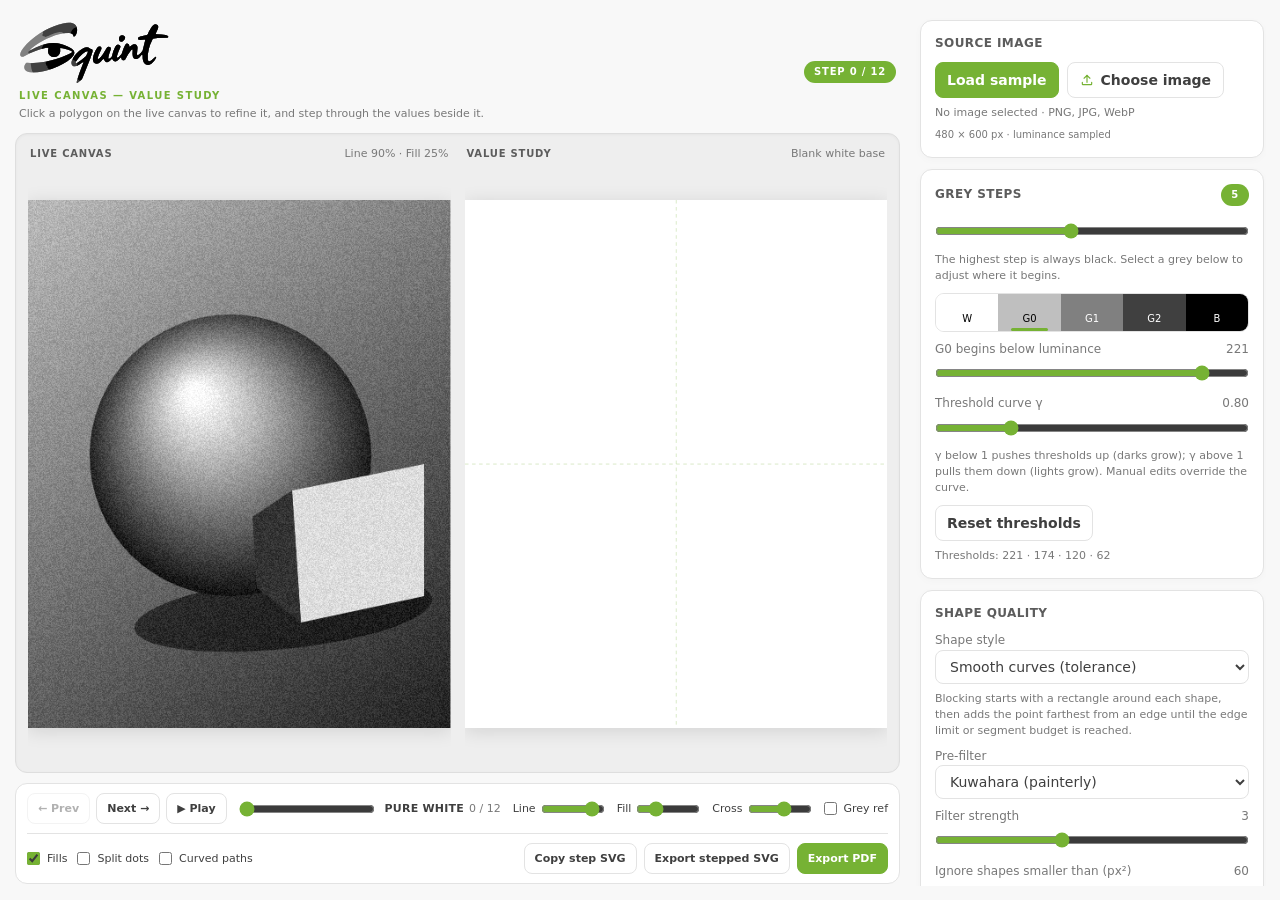
==== commit 592f5c4b: "Keep the guide crosshair centred and above every value fill Render the crosshair last in the study S" ====
--- a/index.html
+++ b/index.html
@@ -54,8 +54,7 @@
     <div class="workbar-opts">
      <label class="opacity-ctrl" title="Reference contour opacity (0 hides it)"><span>Line</span><input type="range" id="lineOpacity" min="0" max="1" step="0.05" value="0.9"></label>
      <label class="opacity-ctrl" title="Value fill opacity on the live canvas"><span>Fill</span><input type="range" id="fillOpacity" min="0" max="1" step="0.05" value="0.25"></label>
-     <label class="opacity-ctrl" title="Guide cross position X on the value study"><span>Cross X</span><input type="range" id="crossX" min="0" max="1" step="0.01" value="0.5"></label>
-     <label class="opacity-ctrl" title="Guide cross position Y on the value study"><span>Cross Y</span><input type="range" id="crossY" min="0" max="1" step="0.01" value="0.5"></label>
+     <label class="opacity-ctrl" title="Guide crosshair opacity on the value study (0 hides it)"><span>Cross</span><input type="range" id="crossOpacity" min="0" max="1" step="0.05" value="0.6"></label>
      <label class="chk" title="Show the reference image in greyscale"><input type="checkbox" id="studyGray">Grey ref</label>
     </div>
    </div>
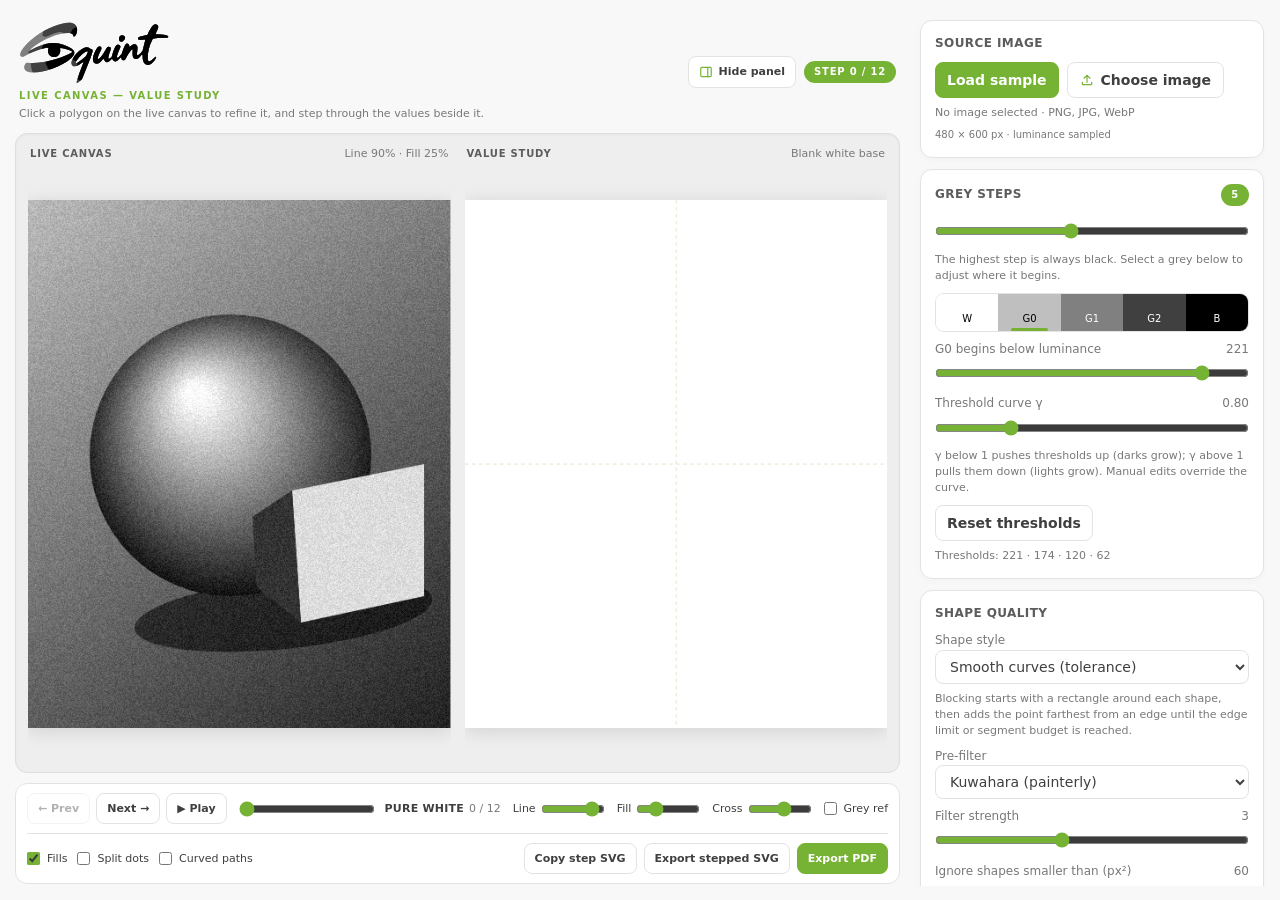
==== commit 63d62da5: "Add a collapsible settings panel Hide the right-hand settings column once the image, thresholds and " ====
--- a/index.html
+++ b/index.html
@@ -17,7 +17,10 @@
     <span class="eyebrow">Live canvas — Value study</span>
     <p>Click a polygon on the live canvas to refine it, and step through the values beside it.</p>
    </div>
-   <div class="head-actions"><span class="pill" id="vPass">STEP 0 / 12</span></div>
+   <div class="head-actions">
+    <button id="togglePanel" class="panel-toggle" aria-expanded="true" aria-controls="sidebar" title="Hide the settings panel (\)"><svg viewBox="0 0 24 24" width="14" height="14" fill="none" stroke="currentColor" stroke-width="2" stroke-linecap="round" stroke-linejoin="round" aria-hidden="true"><rect x="3" y="4" width="18" height="16" rx="2"/><path d="M15 4v16"/></svg><span id="togglePanelTxt">Hide panel</span></button>
+    <span class="pill" id="vPass">STEP 0 / 12</span>
+   </div>
   </header>
 
   <!-- Live canvas + value study, side by side -->
@@ -75,7 +78,7 @@
   <textarea id="code" readonly aria-label="SVG source code"></textarea>
  </main>
 
- <aside class="sidebar">
+ <aside class="sidebar" id="sidebar">
   <div class="card"><h2>Source image</h2>
    <div class="row source-row">
     <button id="sample" class="pri">Load sample</button>
--- a/assets/css/main.css
+++ b/assets/css/main.css
@@ -31,6 +31,10 @@
 .sidebar{height:calc(100dvh - 28px);overflow-y:auto;overscroll-behavior:contain;padding:6px 2px 24px 4px;scrollbar-width:thin;scrollbar-color:#c9c9c9 transparent}
 .sidebar::-webkit-scrollbar{width:8px}
 .sidebar::-webkit-scrollbar-thumb{background:#c9c9c9;border:2px solid transparent;background-clip:padding-box;border-radius:12px}
+
+/* Hide the settings panel so the live canvas and study take the full width. */
+.app.panel-hidden{grid-template-columns:minmax(0,1fr)}
+.app.panel-hidden .sidebar{display:none}
 
 .card{background:var(--panel);border:1px solid var(--line);border-radius:12px;padding:14px;margin-bottom:11px;box-shadow:0 2px 8px rgba(0,0,0,.025)}
 .card h2{font-size:12px;letter-spacing:.035em;text-transform:uppercase;color:#5c5c5c;margin:0 0 10px;display:flex;justify-content:space-between;align-items:center;gap:8px}
@@ -79,6 +83,9 @@
 .workspace-title h2{font:600 22px/1.15 Georgia,"Times New Roman",serif;letter-spacing:-.02em;margin:0}
 .workspace-title p{font-size:11px;color:var(--mut);margin:3px 0 0}
 .head-actions{display:flex;align-items:center;gap:8px;flex-wrap:wrap}
+.panel-toggle{display:inline-flex;align-items:center;justify-content:center;gap:6px;min-width:100px;min-height:32px;padding:5px 10px;font-size:11px;font-weight:600}
+.panel-toggle svg{flex:0 0 auto;color:var(--accent)}
+.panel-toggle[aria-expanded="false"]{background:var(--accent-soft);border-color:var(--accent)}
 
 /* ---------- live canvas / study stage ---------- */
 .study-stage{background:var(--stage);border:1px solid var(--stage-line);border-radius:12px;padding:12px;display:grid;grid-template-columns:1fr 1fr;gap:14px;min-height:0;flex:1 1 auto;overflow:hidden;box-shadow:inset 0 1px 3px rgba(0,0,0,.04)}
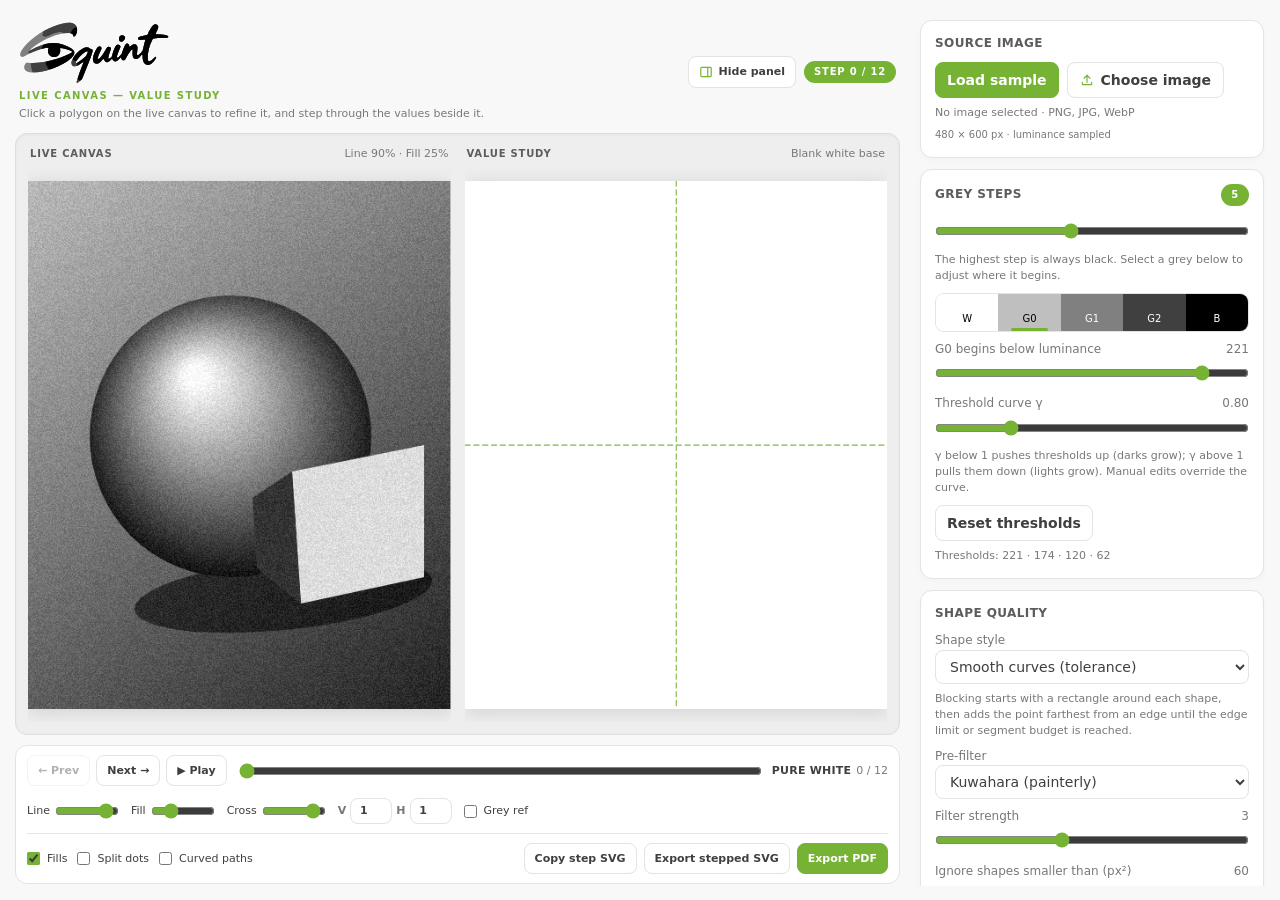
==== commit 0c74b9d7: "Make the crosshair a configurable grid and export it V and H counts set 1-3 guide lines per axis (3 " ====
--- a/index.html
+++ b/index.html
@@ -57,7 +57,8 @@
     <div class="workbar-opts">
      <label class="opacity-ctrl" title="Reference contour opacity (0 hides it)"><span>Line</span><input type="range" id="lineOpacity" min="0" max="1" step="0.05" value="0.9"></label>
      <label class="opacity-ctrl" title="Value fill opacity on the live canvas"><span>Fill</span><input type="range" id="fillOpacity" min="0" max="1" step="0.05" value="0.25"></label>
-     <label class="opacity-ctrl" title="Guide crosshair opacity on the value study (0 hides it)"><span>Cross</span><input type="range" id="crossOpacity" min="0" max="1" step="0.05" value="0.6"></label>
+     <label class="opacity-ctrl" title="Guide crosshair opacity on the value study (0 hides it)"><span>Cross</span><input type="range" id="crossOpacity" min="0" max="1" step="0.05" value="0.9"></label>
+     <span class="cross-lines" title="Guide lines per axis, 1–3 each. V = vertical, H = horizontal; 3 + 3 lines divide the image into 16 boxes."><span>V</span><input type="number" id="crossV" min="1" max="3" step="1" value="1" aria-label="Vertical crosshair guide lines"><span>H</span><input type="number" id="crossH" min="1" max="3" step="1" value="1" aria-label="Horizontal crosshair guide lines"></span>
      <label class="chk" title="Show the reference image in greyscale"><input type="checkbox" id="studyGray">Grey ref</label>
     </div>
    </div>
--- a/assets/css/main.css
+++ b/assets/css/main.css
@@ -126,6 +126,9 @@
 .workbar-opts{display:flex;align-items:center;gap:12px;flex-wrap:wrap}
 .opacity-ctrl{display:inline-flex;align-items:center;gap:5px;font-size:11px;color:var(--ink);margin:0}
 .opacity-ctrl input[type=range]{width:64px;margin:0}
+.cross-lines{display:inline-flex;align-items:center;gap:4px;font-size:11px;color:var(--ink)}
+.cross-lines span{color:var(--mut);font-weight:600}
+.cross-lines input[type=number]{width:42px;min-height:26px;padding:2px 4px;margin:0;text-align:center;font-size:11px;font-weight:700}
 .workbar-sub{display:flex;align-items:center;justify-content:space-between;gap:10px;flex-wrap:wrap;border-top:1px solid var(--line);padding-top:9px}
 .view-toggles{display:flex;gap:10px;align-items:center;flex-wrap:wrap}
 .export-group{display:flex;gap:7px;flex-wrap:wrap}
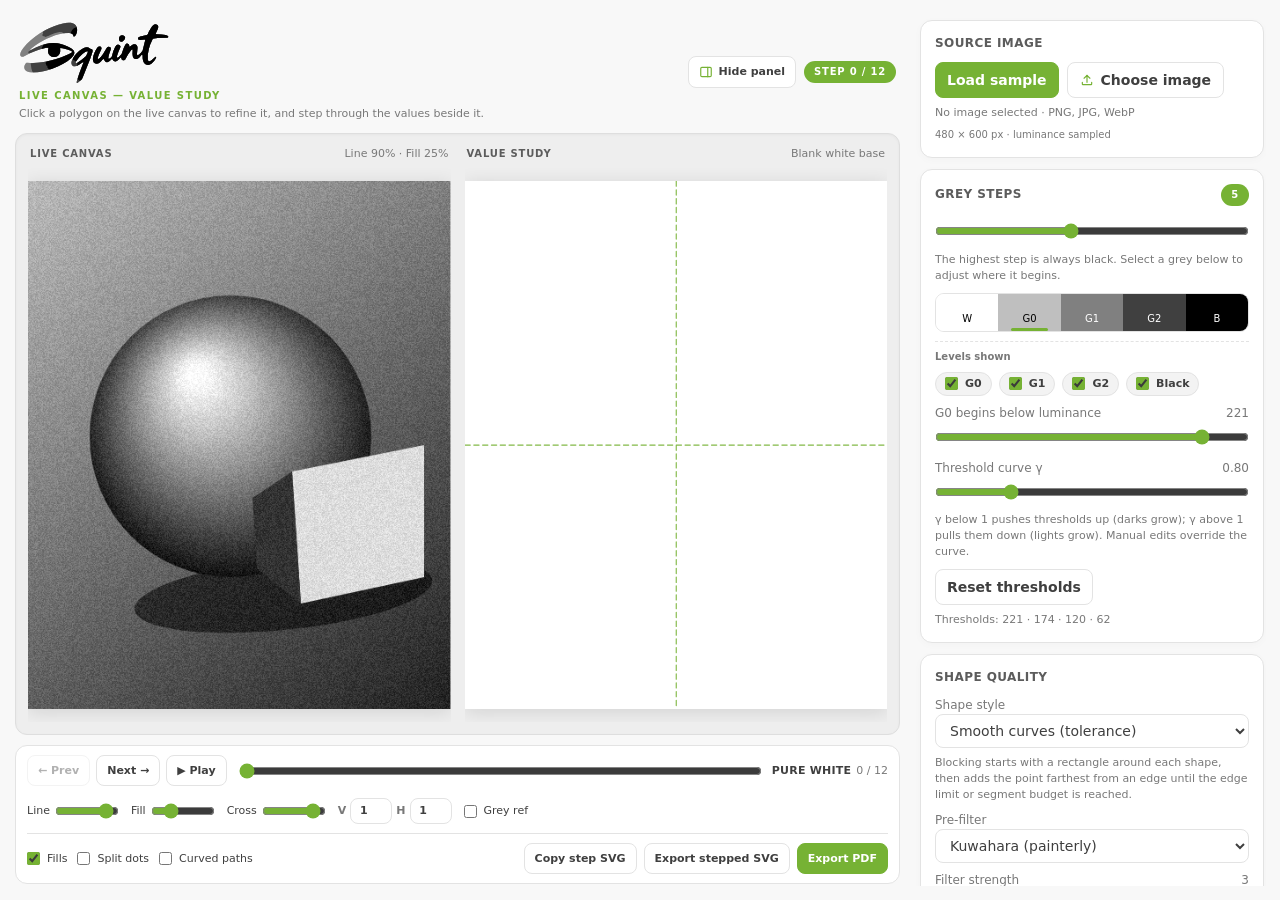
==== commit adaf5333: "Add per-level visibility switches Levels shown adds one switch per value level (G0 through black), a" ====
--- a/index.html
+++ b/index.html
@@ -96,6 +96,7 @@
    <input type="range" id="steps" min="2" max="9" value="5">
    <div class="note">The highest step is always black. Select a grey below to adjust where it begins.</div>
    <div class="chips" id="chips"></div>
+   <div class="level-toggles" id="levelToggles" role="group" aria-label="Levels shown in the study"><span class="level-toggle-label">Levels shown</span></div>
    <label><span id="edLbl">Threshold</span><span id="edVal"></span></label>
    <input type="range" id="ed" min="1" max="254">
    <label><span>Threshold curve γ</span><span id="vG"></span></label>
--- a/assets/css/main.css
+++ b/assets/css/main.css
@@ -70,6 +70,11 @@
 .chip{flex:1;height:37px;font-size:10px;display:flex;align-items:flex-end;justify-content:center;padding-bottom:4px;cursor:pointer;position:relative;min-width:0}
 .chip.sel::after{content:"";position:absolute;left:20%;right:20%;bottom:0;height:3px;background:var(--accent);border-radius:3px}
 .chip.fix{cursor:default}
+.chip.off{opacity:.45}
+.level-toggles{display:flex;flex-wrap:wrap;align-items:center;gap:7px;margin-top:9px;padding-top:8px;border-top:1px dashed var(--line)}
+.level-toggle-label{flex:0 0 100%;font-size:10px;color:var(--mut);font-weight:600;margin:0 0 1px}
+.level-toggle{padding:3px 9px;border:1px solid var(--line);border-radius:999px;background:var(--panel-2);font-size:10px;font-weight:600;gap:5px}
+.level-toggle input{margin:0;accent-color:var(--accent)}
 .chk{display:inline-flex;gap:7px;align-items:center;margin:0;font-size:11px;color:var(--ink);white-space:nowrap}
 .chk input{accent-color:var(--accent);margin:0}
 .note{font-size:11px;color:var(--mut);margin-top:7px;line-height:1.45}
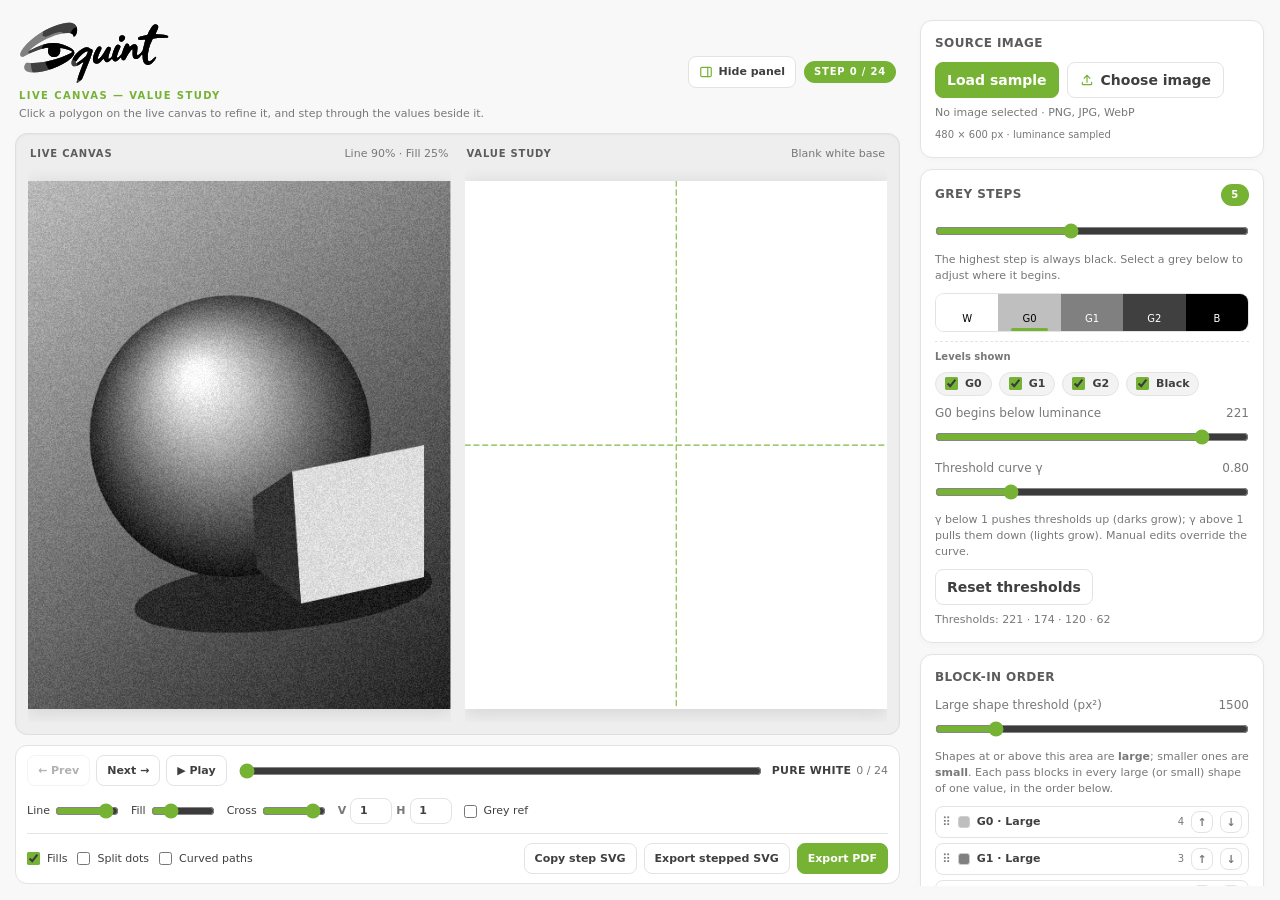
==== commit 6ffc4047: "Add block-in passes with a draggable order Every value level now splits at a settable area threshold" ====
--- a/index.html
+++ b/index.html
@@ -105,6 +105,14 @@
    <div class="row"><button id="auto">Reset thresholds</button></div>
    <div class="note" id="thrTxt"></div></div>
 
+  <div class="card"><h2>Block-in order</h2>
+   <label><span>Large shape threshold (px²)</span><span id="vPassArea">1500</span></label>
+   <input type="range" id="passArea" min="100" max="8000" step="100" value="1500">
+   <div class="note">Shapes at or above this area are <strong>large</strong>; smaller ones are <strong>small</strong>. Each pass blocks in every large (or small) shape of one value, in the order below.</div>
+   <ol class="pass-list" id="passList" aria-label="Block-in pass order"></ol>
+   <div class="row"><button id="orderReset">Reset order</button></div>
+   <div class="note">Drag a row, or use ↑ / ↓, to change which shapes block in first. The step slider follows this order; the numbers are shape counts.</div></div>
+
   <div class="card"><h2>Shape quality</h2>
    <label><span>Shape style</span></label>
    <select id="mode"><option value="curve">Smooth curves (tolerance)</option><option value="poly">Blocking polygons (split worst edge)</option></select>
--- a/assets/css/main.css
+++ b/assets/css/main.css
@@ -75,6 +75,19 @@
 .level-toggle-label{flex:0 0 100%;font-size:10px;color:var(--mut);font-weight:600;margin:0 0 1px}
 .level-toggle{padding:3px 9px;border:1px solid var(--line);border-radius:999px;background:var(--panel-2);font-size:10px;font-weight:600;gap:5px}
 .level-toggle input{margin:0;accent-color:var(--accent)}
+
+/* ---------- pass order ---------- */
+.pass-list{list-style:none;margin:9px 0 0;padding:0;display:flex;flex-direction:column;gap:5px}
+.pass-row{display:flex;align-items:center;gap:7px;border:1px solid var(--line);border-radius:8px;padding:4px 6px;background:var(--panel);font-size:11px;color:var(--ink);cursor:grab}
+.pass-row.dragging{opacity:.45}
+.pass-row.over{border-color:var(--accent);background:var(--panel-2)}
+.pass-row.off{opacity:.45}
+.pass-grip{color:var(--mut);font-size:12px;line-height:1;cursor:grab}
+.pass-swatch{width:12px;height:12px;flex:0 0 auto;border-radius:3px;border:1px solid var(--line-strong)}
+.pass-name{flex:1;min-width:0;overflow:hidden;text-overflow:ellipsis;white-space:nowrap;font-weight:600}
+.pass-count{color:var(--mut);font-size:10px;min-width:22px;text-align:right}
+.pass-move{min-height:22px;height:22px;width:22px;padding:0;font-size:11px;line-height:1;font-weight:700;color:var(--mut)}
+.pass-move:hover:not(:disabled){color:var(--ink)}
 .chk{display:inline-flex;gap:7px;align-items:center;margin:0;font-size:11px;color:var(--ink);white-space:nowrap}
 .chk input{accent-color:var(--accent);margin:0}
 .note{font-size:11px;color:var(--mut);margin-top:7px;line-height:1.45}
